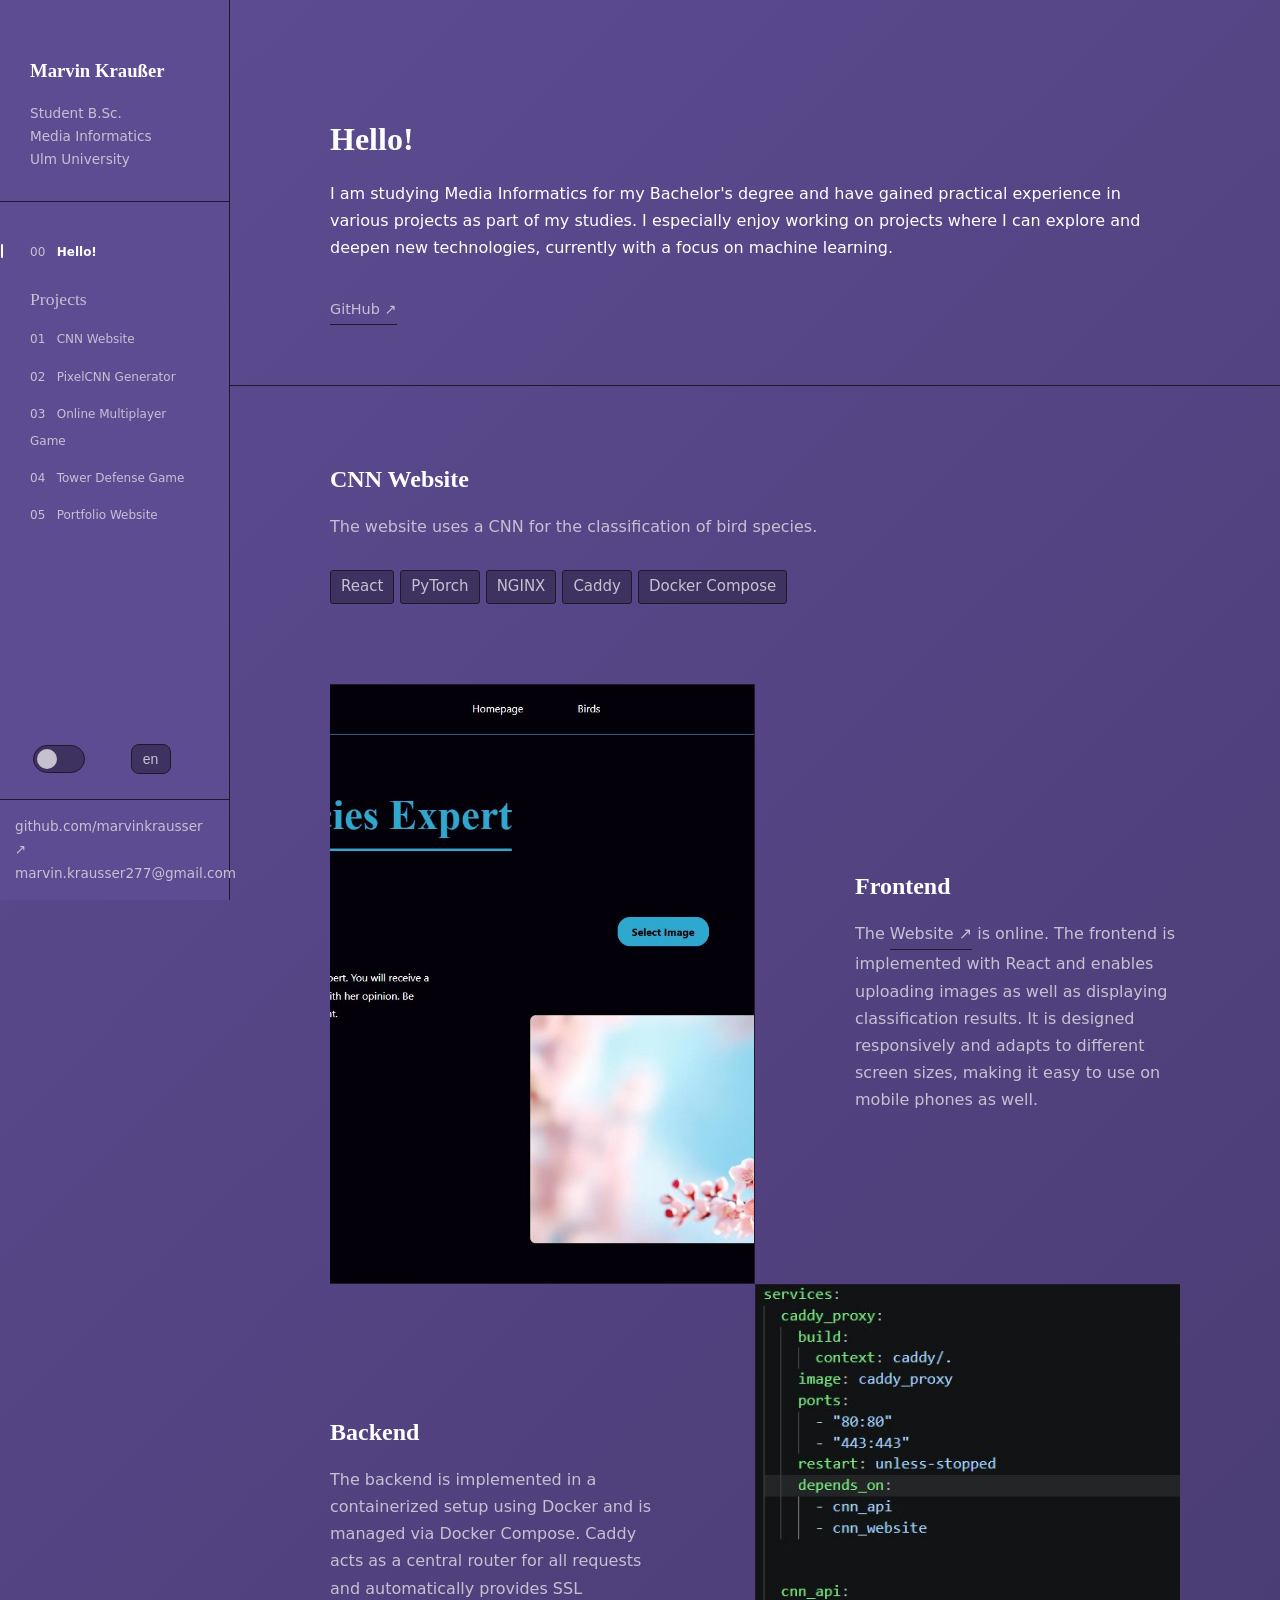
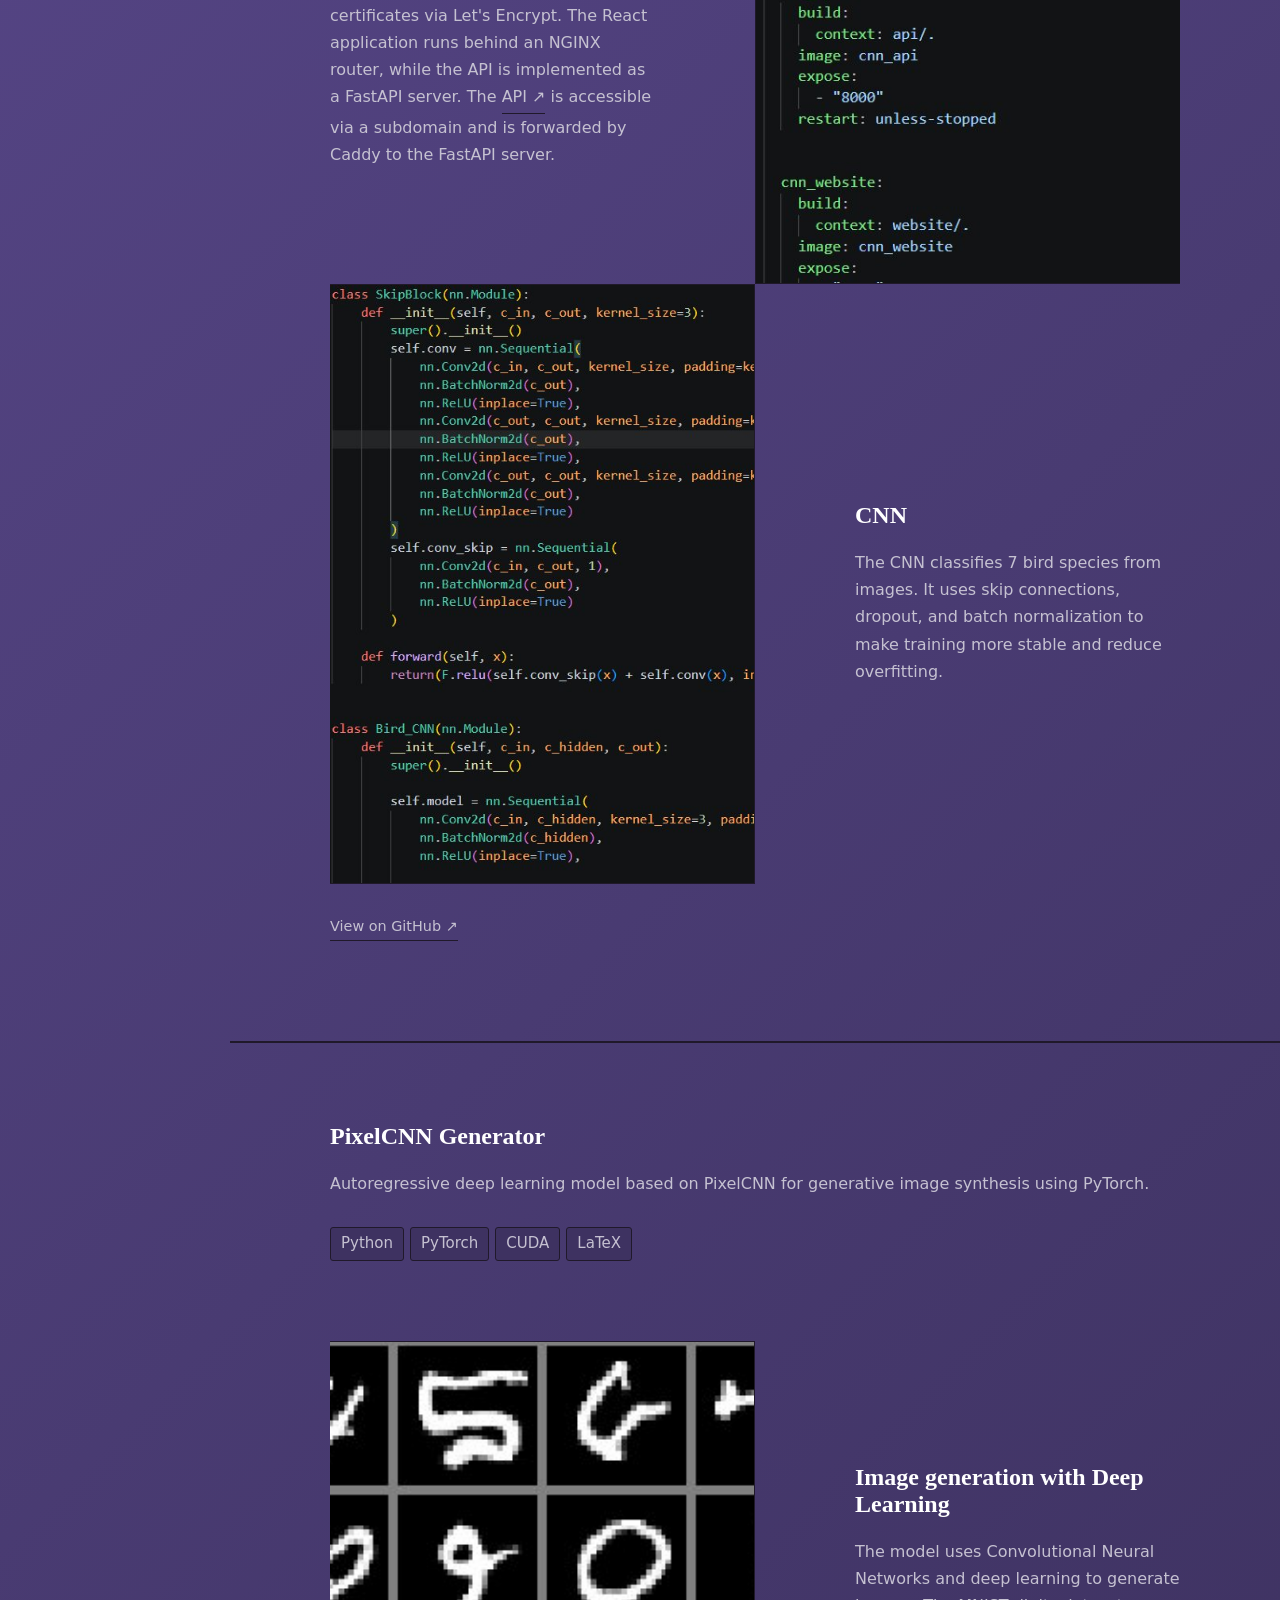
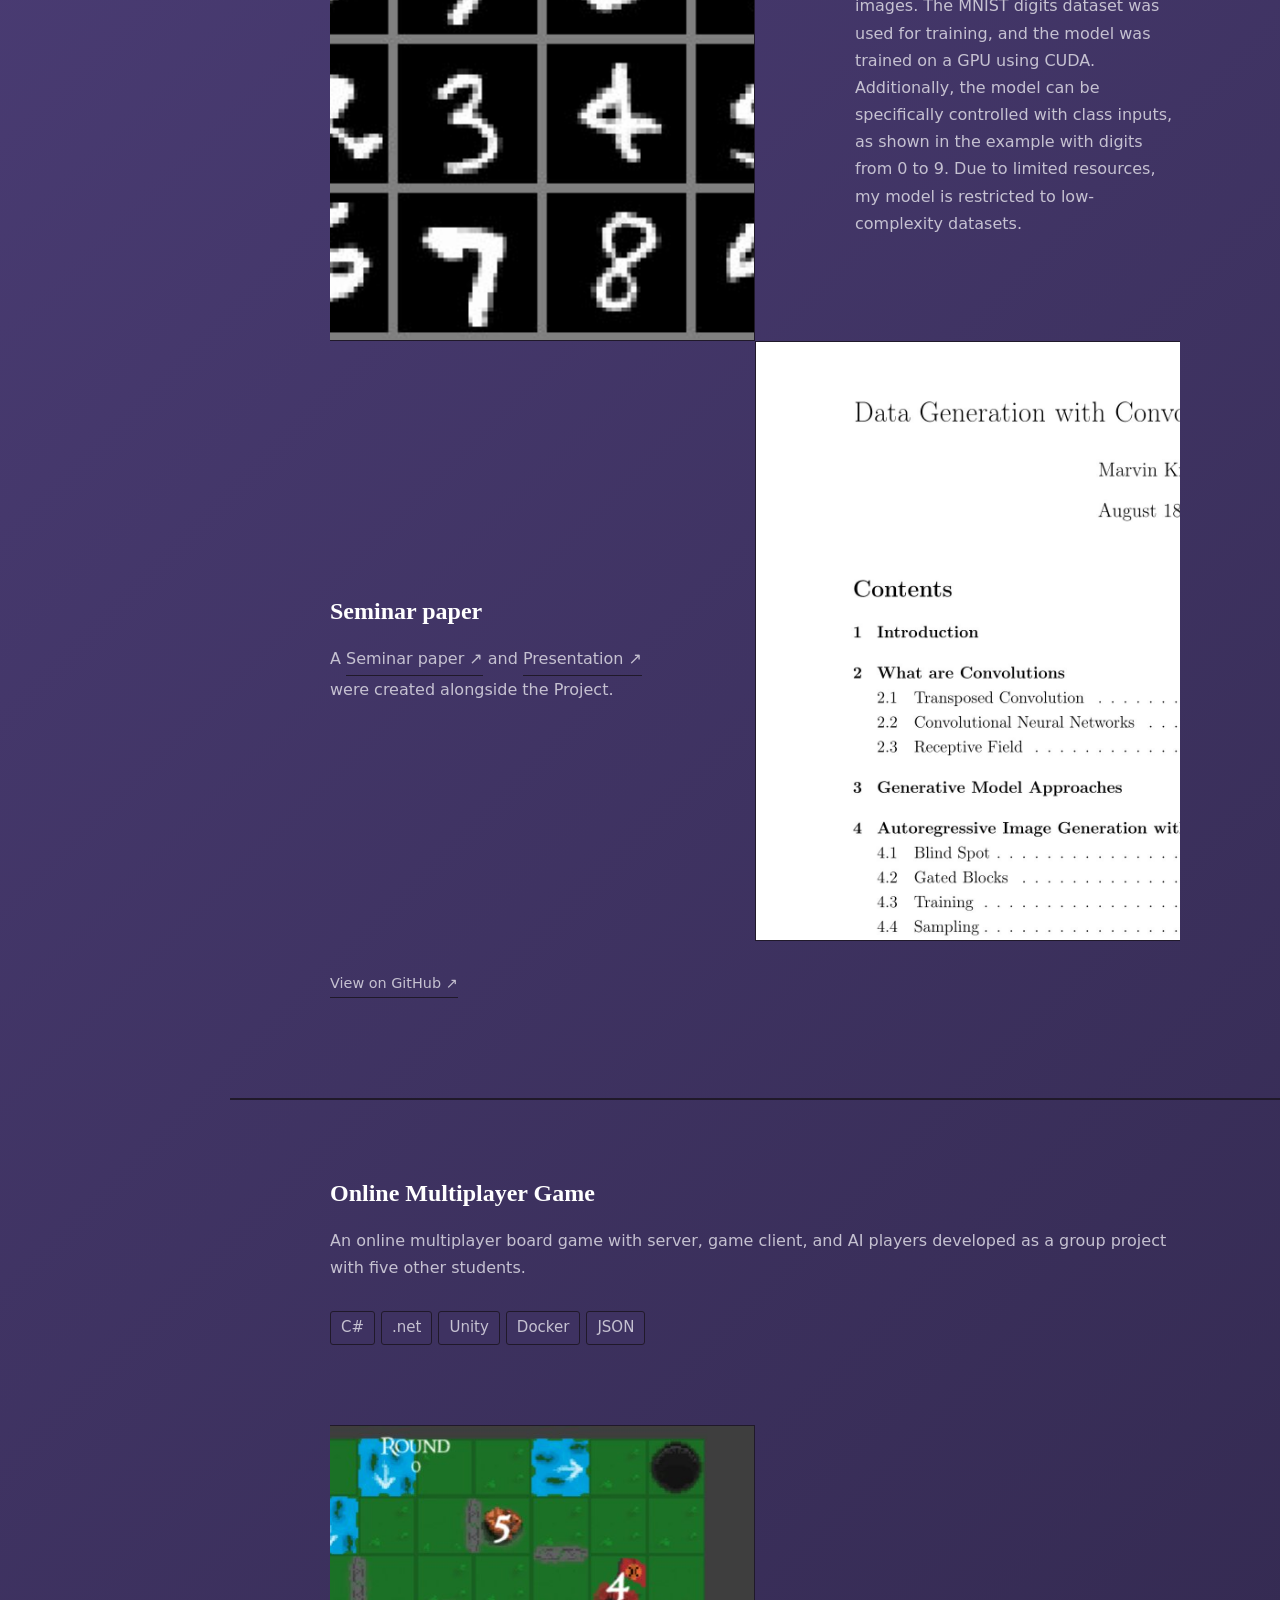
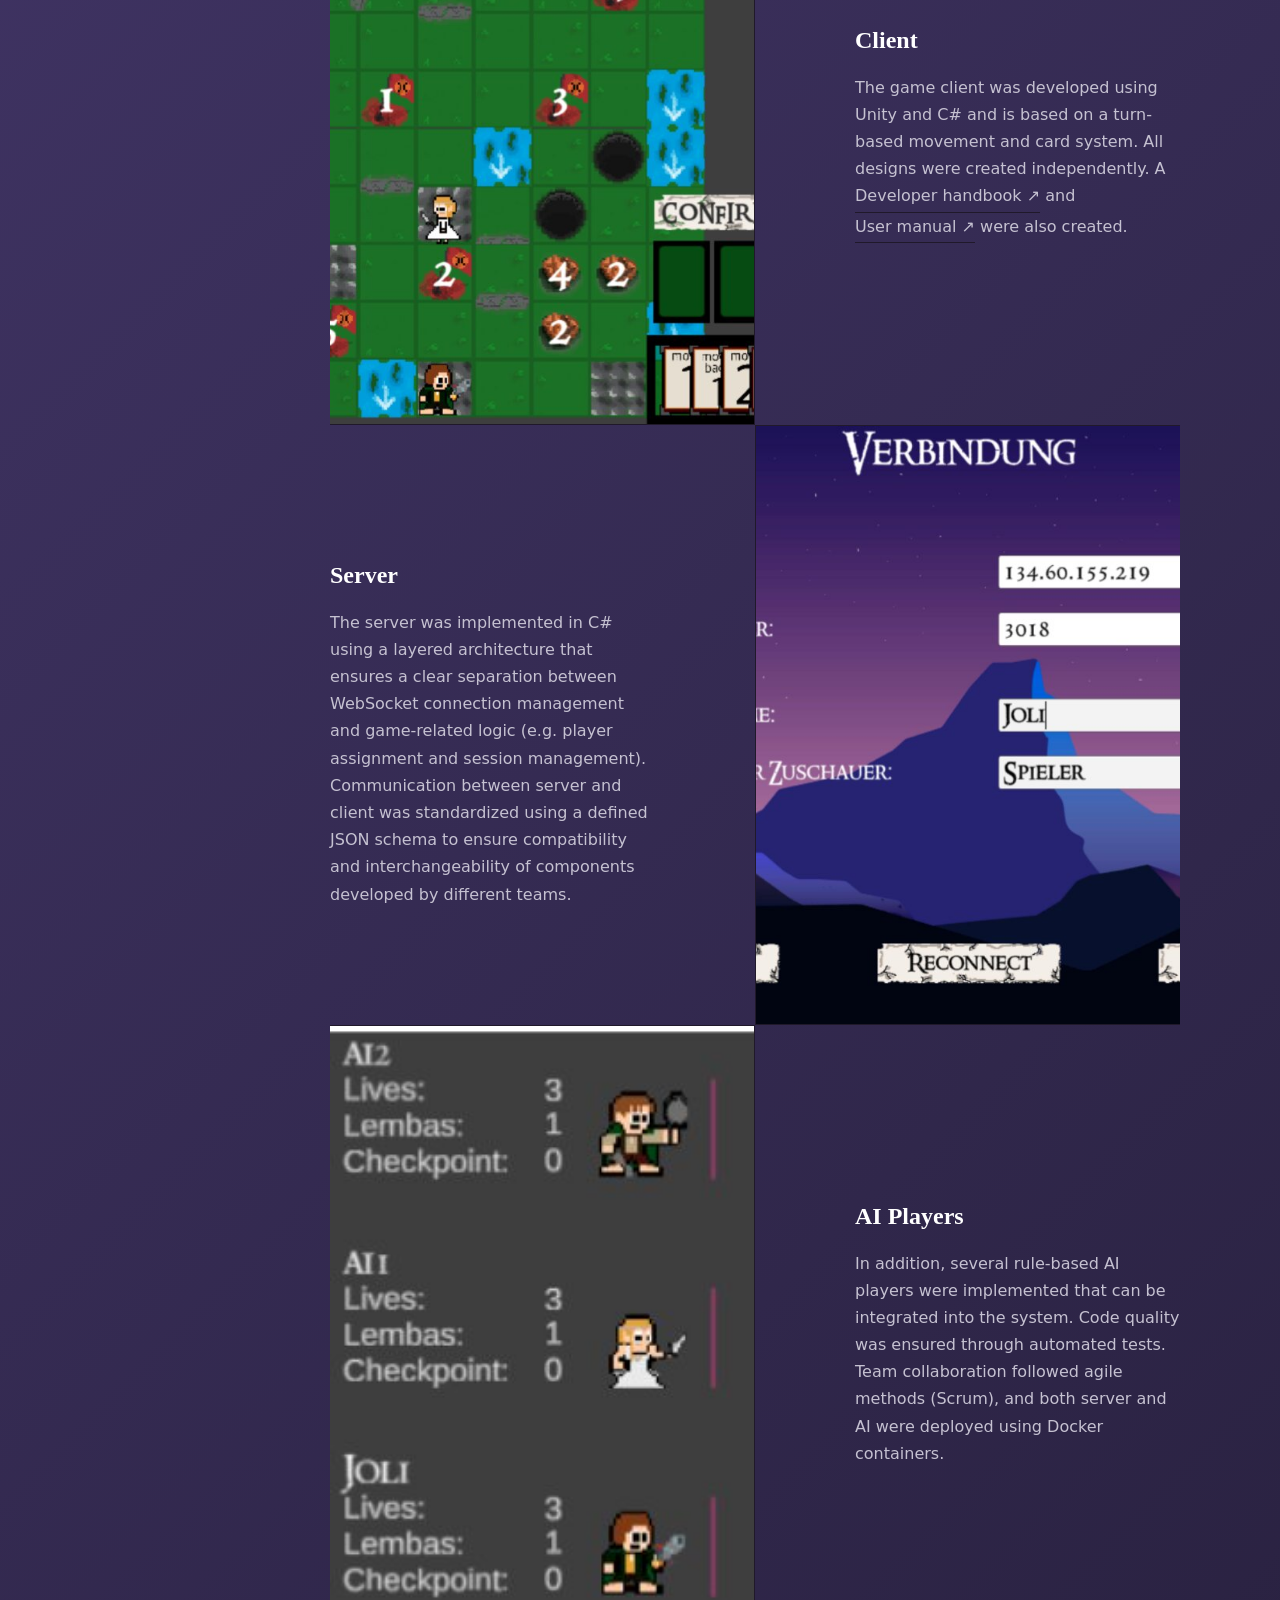
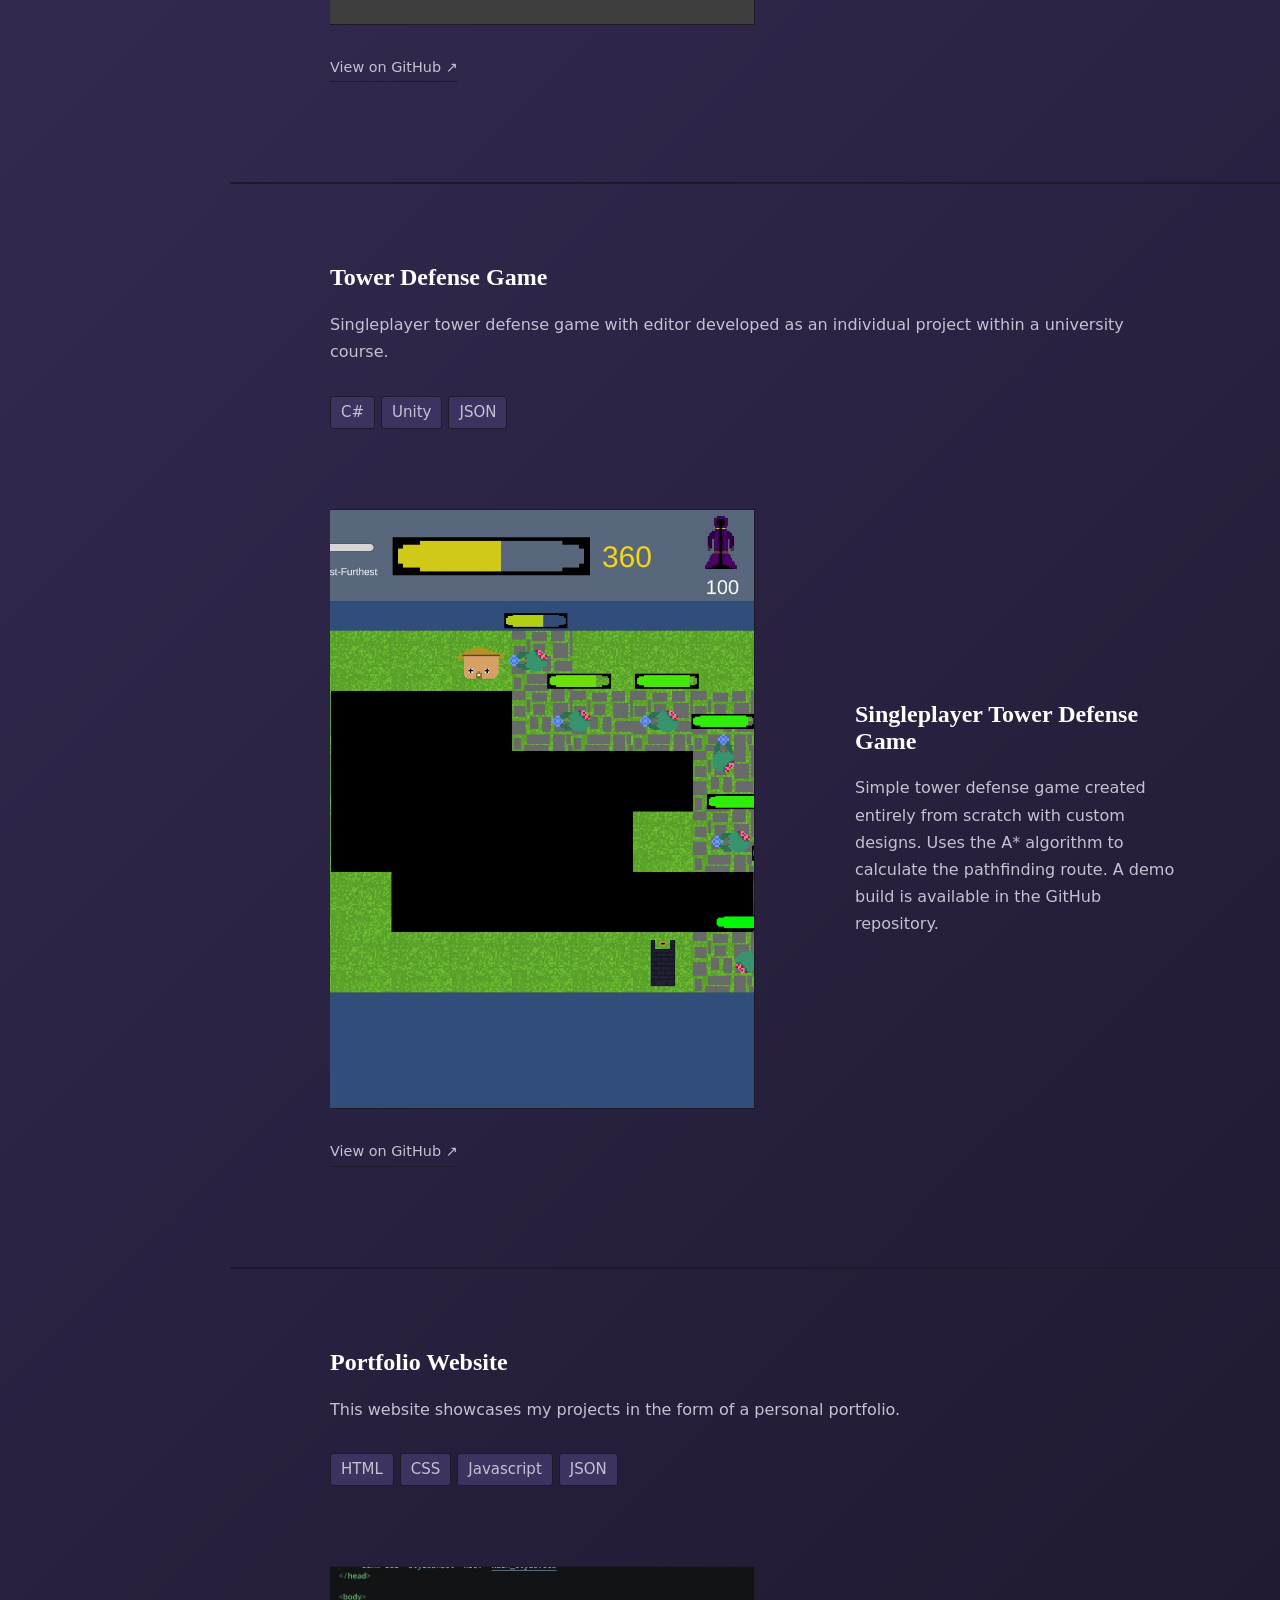
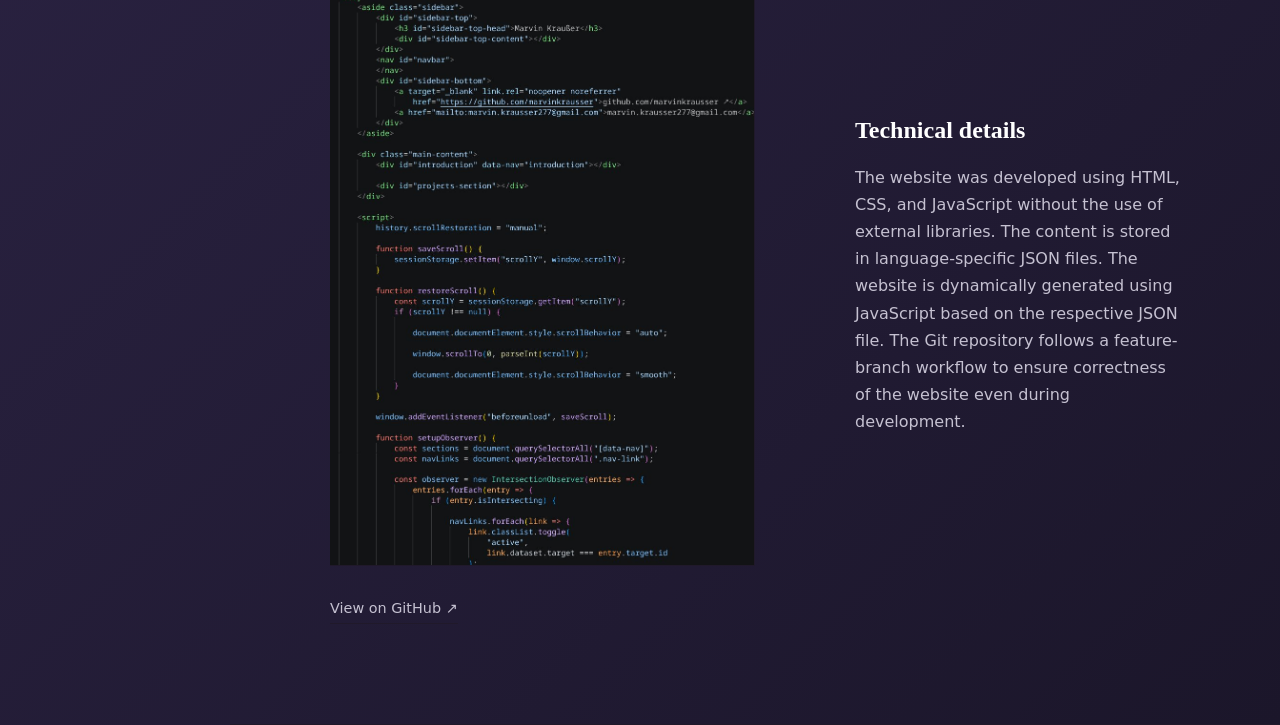
==== index.html @ 5c887d66 "retractable mobile bar" ====
<!DOCTYPE html>
<html lang="de">

<head>
  <link rel="icon" href="images/generated_two_no_background.png">
  <meta charset="UTF-8">
  <title id="website_title"></title>
  <link rel="stylesheet" href="styles/main_style.css">
  <link rel="stylesheet" href="styles/sidebar_style.css">
  <link rel="stylesheet" href="styles/mobile_bar_style.css">
  <link rel="stylesheet" href="styles/projects_style.css">
</head>

<body>
  <button id="button-mobile" class="button-mobile">22</button>
  <div id="navbar-mobile">
    <div id="navbar-mobile-links">
    </div>

    <label class="switch">
      <input type="checkbox" id="themeToggle2">
      <span class="slider"></span>
    </label>


    <div class="lang-dropdown" id="lang-dropdown2">
      <button class="lang-button" id="lang-button2">Sprache</button>

      <div id="lang-menu2" class="lang-menu hidden">
        <div class="lang-item hidden" data-lang="de">de</div>
        <div class="lang-item hidden" data-lang="en">en</div>
      </div>
    </div>

  </div>
  <aside class="sidebar">

    <div id="sidebar-top">
      <h3 id="sidebar-top-head">Marvin Kraußer</h3>
      <div id="sidebar-top-content"></div>
    </div>

    <nav id="navbar">
    </nav>

    <div class="sidebar-bottom-margin">
      <div class="website-config">
        <label class="switch">
          <input type="checkbox" id="themeToggle">
          <span class="slider"></span>
        </label>


        <div class="lang-dropdown" id="lang-dropdown">
          <button id="lang-button" class="lang-button">Sprache</button>

          <div id="lang-menu" class="lang-menu hidden">
            <div class="lang-item hidden" data-lang="de">de</div>
            <div class="lang-item hidden" data-lang="en">en</div>
          </div>
        </div>

      </div>

      <div id="sidebar-bottom">
        <a target="_blank" link.rel="noopener noreferrer"
          href="https://github.com/marvinkrausser">github.com/marvinkrausser ↗</a>
        <a href="mailto:marvin.krausser277@gmail.com">marvin.krausser277@gmail.com</a>
      </div>
    </div>
  </aside>

  <div class="main-content">
    <div id="introduction" data-nav="introduction"></div>

    <div id="projects-section"></div>
  </div>

  <script src="scripts/main_page.js"></script>

</body>

</html>
---- styles/main_style.css ----
:root {
    --bg: #5E4C93;
    --bg2: #1b162a;
    --text: #FFFFFF;
    --surface: #3e3261;
    --muted: #C5C1D1;
    --border: #20192a;
    --serif: Georgia, serif;
    --sans: system-ui, sans-serif;
    --nav-w: 230px;
    --nav-mobile-w: 100px;
    --font-size: 1rem;
}

.dark {
    --bg: #130e21;
    --bg2: #090710;
    --text: #FFFFFF;
    --surface: #3e3261;
    --muted: #C5C1D1;
    --border: #726684;
}

html {
    scroll-behavior: smooth;
}

body {
    background: linear-gradient(135deg, var(--bg), var(--bg2));
    margin: 0;
}

p,
span,
li,
a {
    color: var(--muted);
    line-height: 1.7;
    font-size: var(--font-size);
    font-family: var(--sans);
}

h1,
h2,
h3 {
    color: var(--text);
    font-family: var(--serif);
}

a {

    text-decoration: none;
}

* {
    box-sizing: border-box;
}
---- styles/sidebar_style.css ----
.sidebar {
    position: fixed;
    top: 0;
    left: 0;
    border-right: 1px solid var(--border);
    width: var(--nav-w);
    height: 100vh;
    padding: 0;
    margin: 0;
    display: flex;
    flex-direction: column;
    background-color: var(--bg);

    --padding: 30px;
}

@media (max-width: 1000px) {
    .sidebar {
        display: none;
    }
}

/* Sidebar Top */

#sidebar-top {
    border-bottom: 1px solid var(--border);
    padding: var(--padding);
    padding-top: calc(var(--padding) * 2);
    display: flex;
    flex-direction: column;
    gap: 20px;
}

#sidebar-top-head {
    padding: 0;
    margin: 0;
}

#sidebar-top-content {
    padding: 0;
    margin: 0;
    display: flex;
    flex-direction: column;
    gap: 0px;
}

#sidebar-top-content p {
    font-size: calc(var(--font-size) - 0.15rem);
    margin: 0;
    padding: 0;
    height: fit-content;
    width: fit-content;
}

/* Navbar */

#navbar {
    list-style: none;
    display: flex;
    flex-direction: column;
    padding: var(--padding);
}

.navbar-group {
    margin-top: 15px;
    margin-bottom: 5px;
    font-size: calc(var(--font-size) + 0.1rem);
    font-family: var(--serif);
}

.navbar-item {
    position: relative;
    font-weight: normal;
    margin: 5px 0px 5px 0px;
}

.nav-link {
    font-size: 0.75rem;
}

.nav-link:hover {
    color: var(--text);
}

.nav-link.active {
    color: var(--text);
    font-weight: bold;
}

.nav-link::before {
    content: "";
    position: absolute;
    background: var(--text);
    width: 2px;
    height: 0px;
    top: 50%;
    transform: translateY(-50%);
    left: calc(var(--padding) * (-1) + 1px);
    border-radius: 20px;
    transition: height 0.18s;
}

.nav-link.active::before {
    height: 14px;
}

.idx {
    font-weight: normal;
    font-size: 0.75rem;
}

/* Sidebar Bottom */

.sidebar-bottom-margin {
    margin-top: auto;
}

/* Language and Color */

.website-config {
    height: fit-content;
    display: flex;
    align-items: center;
    justify-content: center;
    border-bottom: 1px solid var(--border);
    padding-bottom: 20px;
    gap: 20px;
}

/* Color Switch */

.switch {
    position: relative;
    display: inline-block;
    width: 52px;
    height: 28px;
}

.switch input {
    opacity: 0;
    width: 0;
    height: 0;
}

.slider {
    position: absolute;
    cursor: pointer;
    top: 0;
    left: 0;
    right: 0;
    bottom: 0;
    background-color: var(--surface);
    border-radius: 26px;
    border: 1px solid var(--border);
}

.slider:hover {
    border: 1px solid var(--text);
}

.slider:before {
    position: absolute;
    content: "";
    height: 20px;
    width: 20px;
    left: 3px;
    bottom: 3px;
    background-color: var(--muted);
    transition: 0.4s;
    border-radius: 50%;
}

input:checked+.slider:before {
    background-color: var(--bg);
}

input:checked+.slider {
    background-color: var(--surface);
}

input:checked+.slider:before {
    transform: translateX(24px);
}

/* Language Dropdown*/

.lang-dropdown {
    display: flex;
    gap: 3px;
    width: 91px;
    height: 40px;
    display: flex;
    justify-content: center;
    align-items: center;
    border: none;
    background: none;
}

.lang-dropdown.show-border {
    border: 1px solid var(--border);
    border-radius: 8px;
    background: var(--bg2);
}

.lang-menu {
    display: flex;
    align-items: center;
    gap: 3px;
}

.lang-item {
    cursor: pointer;
    background-color: var(--surface);
    width: 40px;
    height: 24px;
    display: flex;
    align-items: center;
    justify-content: center;
    border: 1px solid var(--border);
    border-radius: 8px;
    color: var(--muted);
}

.lang-item:hover {
    border-color: var(--text);
    color: var(--text);
}

.lang-button {
    width: 40px;
    height: 30px;
    appearance: none;
    -webkit-appearance: none;
    -moz-appearance: none;

    cursor: pointer;
    background-color: var(--surface);
    color: var(--muted);
    border-radius: 8px;
    border: 1px solid var(--border);
    padding: 3px 6px;

    font-size: 14px;
}

.lang-button:hover {
    border-color: var(--text);
    color: var(--text);
}

/* Contact */

#sidebar-bottom {
    height: 100px;
    padding: calc(var(--padding) / 2);
    display: flex;
    flex-direction: column;
    justify-content: space-evenly;
    align-items: flex-start;
}

#sidebar-bottom a {
    font-size: calc(var(--font-size) - 0.15rem);
}
---- styles/mobile_bar_style.css ----
#navbar-mobile {
    position: fixed;
    top: 0;
    left: 0;
    display: flex;
    flex-direction: column;
    width: var(--nav-mobile-w);
    height: 100vh;
    justify-content: flex-start;
    align-items: center;
    border-right: 1px solid var(--border);
    gap: 10px;
    background: var(--bg);
}

#navbar-mobile.inactive {
    display: none;
}

@media (min-width: 1001px) {
    #navbar-mobile {
        display: none;
    }
}

#navbar-mobile-links {
    display: flex;
    flex-direction: column;
    justify-content: flex-start;
    align-items: center;
    gap: 10px;
}

.button-mobile {
    position: relative;
    width: 40px;
    height: 40px;
    background: var(--surface);
    border: none;
    margin-top: 20px;
    cursor: pointer;
    border: 1px solid var(--border);
}

.button-mobile::before {
    content: "";
    position: absolute;
    left: 50%;
    top: 30%;
    background: var(--muted);
    height: 2px;
    width: 60%;
    transform: translateX(-50%);
}

.button-mobile::after {
    content: "";
    position: absolute;
    left: 50%;
    top: 65%;
    background: var(--muted);
    height: 2px;
    width: 60%;
    transform: translateX(-50%);
}

.button-mobile:hover::after {
    background: var(--text);
}

.button-mobile:hover::before {
    background: var(--text);
}

.button-mobile:hover {
    width: 40px;
    height: 40px;
    background: var(--bg2);
}

#button-mobile {
    position: fixed;
    top: 5px;
    left: 5px;
    margin-top: 0;
}

#button-mobile.inactive {
    display: none;
}

.navbar-item-mobile {
    width: 100%;
    height: 80px;
    list-style: none;
    display: flex;
    align-items: center;
    justify-content: center;
}

.navbar-item-mobile:hover {
    background: var(--surface);
}

.nav-link-mobile {
    text-align: center;
    font-size: calc(var(--font-size) - 0.2rem);
    width: 100%;
    height: 100%;
    display: flex;
    justify-content: center;
    align-items: center;
    padding: 10px;
}
---- styles/projects_style.css ----
.main-content {
    margin-left: var(--nav-w);
    --margin-main-content: 100px;
    --margin-top: 100px;
}

@media (max-width: 1000px) {
    .main-content {
        margin-left: 0;
        --margin-main-content: 10px;
        --margin-top: 30px;
    }
}

#introduction {
    padding-top: var(--margin-top);
    margin-left: var(--margin-main-content);
    margin-bottom: 60px;
    margin-right: var(--margin-main-content);
}

#introduction p {
    color: var(--text);
}

.text-link.introduction {
    margin-top: 20px;
}

.project-section {
    border-top: 1px solid var(--border);
    border-bottom: 1px solid var(--border);
}

.content-block {
    height: 600px;
    display: grid;
    grid-template-columns: 1fr 1fr;
    overflow: hidden;
}

.section-header {
    margin: 80px;
    margin-left: var(--margin-main-content);
    margin-right: var(--margin-main-content);
}

.tags {
    margin-top: 30px;
    display: flex;
    gap: 6px;
    flex-wrap: wrap;
}

.tag {
    color: var(--muted);
    background: var(--surface);
    border: 1px solid var(--border);
    padding: 3px 10px;
    border-radius: 3px;
    font-size: 15px;
    display: flex;
    align-items: center;
    justify-content: center;
}

.block-image {
    overflow: hidden;
    border-top: 1px solid var(--border);
    border-bottom: 1px solid var(--border);
    display: flex;
}

.block-image.right {
    margin-right: var(--margin-main-content);
    border-left: 1px solid var(--border);
    justify-content: left;
}

.block-image.left {
    margin-left: var(--margin-main-content);
    border-right: 1px solid var(--border);
    justify-content: right;
}

.block-image img {
    height: 100%;
    width: 100%;
    max-width: 700px;
    max-height: 700px;
    object-fit: cover;
}

.block-image img.left {
    object-position: left;
}

.block-image img.center {
    object-position: center;
}

.block-image img.right {
    object-position: right;
}

.block-text {
    display: flex;
    flex-direction: column;
    justify-content: center;
    overflow: hidden;
    margin-right: var(--margin-main-content);
    padding-left: var(--margin-main-content);
}

.text-content {
    display: inline;
}

.text-content a {
    font-size: var(--font-size);
    font-weight: normal;
}

.text-link:hover {
    border-color: var(--text);
}

.text-link {
    display: inline-block;
    width: fit-content;
    font-size: 0.90rem;
    font-weight: 500;
    text-decoration: none;
    border-bottom: 1px solid var(--border);
    padding-bottom: 2px;
    transition: border-color 0.15s;
    white-space: nowrap;
}

.link-row {
    margin: var(--margin-main-content);
    margin-top: 30px;
}

.hidden {
    display: none;
}
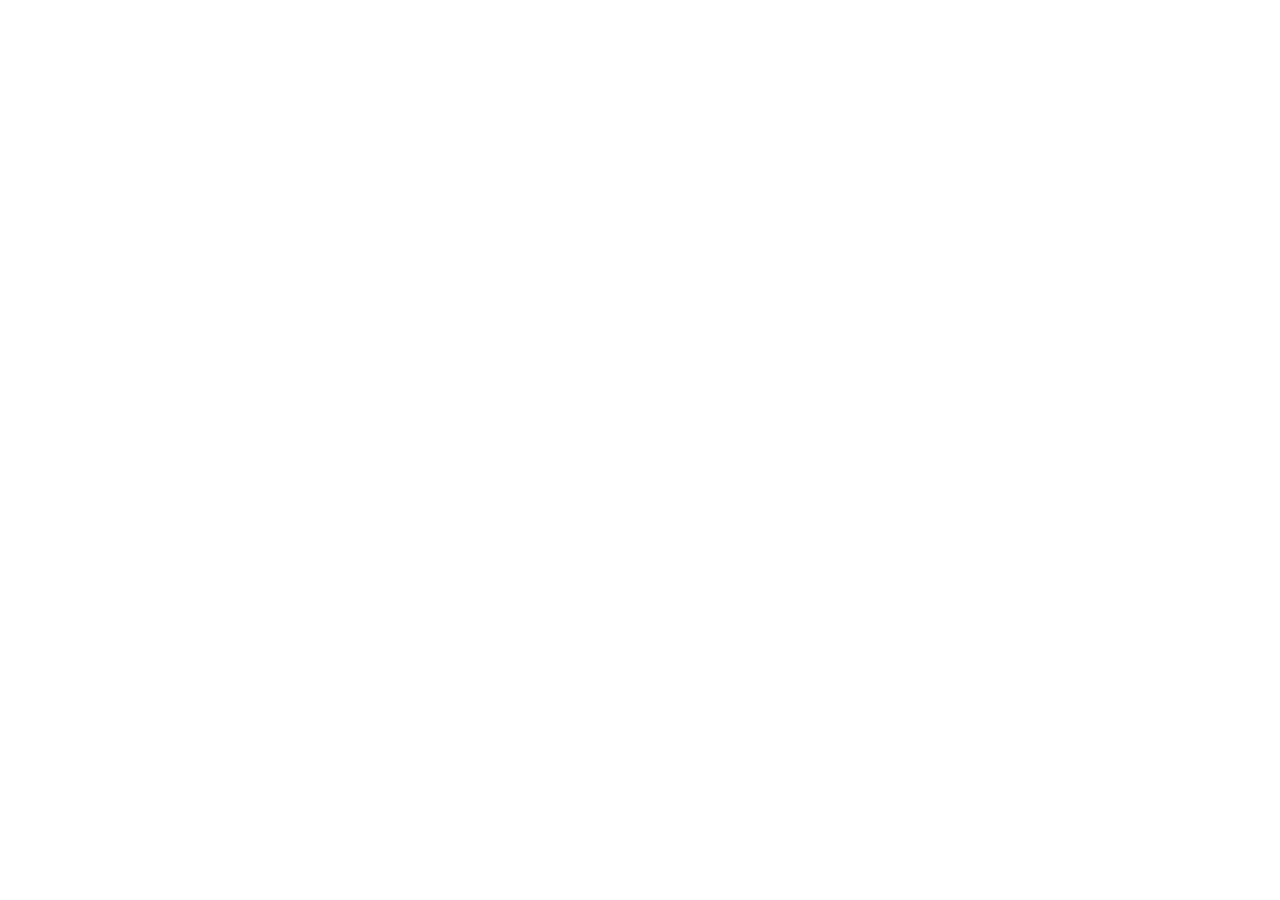
==== commit 8bde1ba3: "created redirect branch" ====
--- a/index.html
+++ b/index.html
@@ -1,83 +1,13 @@
 <!DOCTYPE html>
-<html lang="de">
+<html>
 
 <head>
-  <link rel="icon" href="images/generated_two_no_background.png">
-  <meta charset="UTF-8">
-  <title id="website_title"></title>
-  <link rel="stylesheet" href="styles/main_style.css">
-  <link rel="stylesheet" href="styles/sidebar_style.css">
-  <link rel="stylesheet" href="styles/mobile_bar_style.css">
-  <link rel="stylesheet" href="styles/projects_style.css">
+    <meta http-equiv="refresh" content="0; url=https://portfolio.marvinkrausser.com">
+    <title>Redirecting...</title>
 </head>
 
 <body>
-  <button id="button-mobile" class="button-mobile">22</button>
-  <div id="navbar-mobile">
-    <div id="navbar-mobile-links">
-    </div>
-
-    <label class="switch">
-      <input type="checkbox" id="themeToggle2">
-      <span class="slider"></span>
-    </label>
-
-
-    <div class="lang-dropdown" id="lang-dropdown2">
-      <button class="lang-button" id="lang-button2">Sprache</button>
-
-      <div id="lang-menu2" class="lang-menu hidden">
-        <div class="lang-item hidden" data-lang="de">de</div>
-        <div class="lang-item hidden" data-lang="en">en</div>
-      </div>
-    </div>
-
-  </div>
-  <aside class="sidebar">
-
-    <div id="sidebar-top">
-      <h3 id="sidebar-top-head">Marvin Kraußer</h3>
-      <div id="sidebar-top-content"></div>
-    </div>
-
-    <nav id="navbar">
-    </nav>
-
-    <div class="sidebar-bottom-margin">
-      <div class="website-config">
-        <label class="switch">
-          <input type="checkbox" id="themeToggle">
-          <span class="slider"></span>
-        </label>
-
-
-        <div class="lang-dropdown" id="lang-dropdown">
-          <button id="lang-button" class="lang-button">Sprache</button>
-
-          <div id="lang-menu" class="lang-menu hidden">
-            <div class="lang-item hidden" data-lang="de">de</div>
-            <div class="lang-item hidden" data-lang="en">en</div>
-          </div>
-        </div>
-
-      </div>
-
-      <div id="sidebar-bottom">
-        <a target="_blank" link.rel="noopener noreferrer"
-          href="https://github.com/marvinkrausser">github.com/marvinkrausser ↗</a>
-        <a href="mailto:marvin.krausser277@gmail.com">marvin.krausser277@gmail.com</a>
-      </div>
-    </div>
-  </aside>
-
-  <div class="main-content">
-    <div id="introduction" data-nav="introduction"></div>
-
-    <div id="projects-section"></div>
-  </div>
-
-  <script src="scripts/main_page.js"></script>
-
+    <p>Redirecting to <a href="https://portfolio.marvinkrausser.com">portfolio.marvinkrausser.com</a></p>
 </body>
 
 </html>
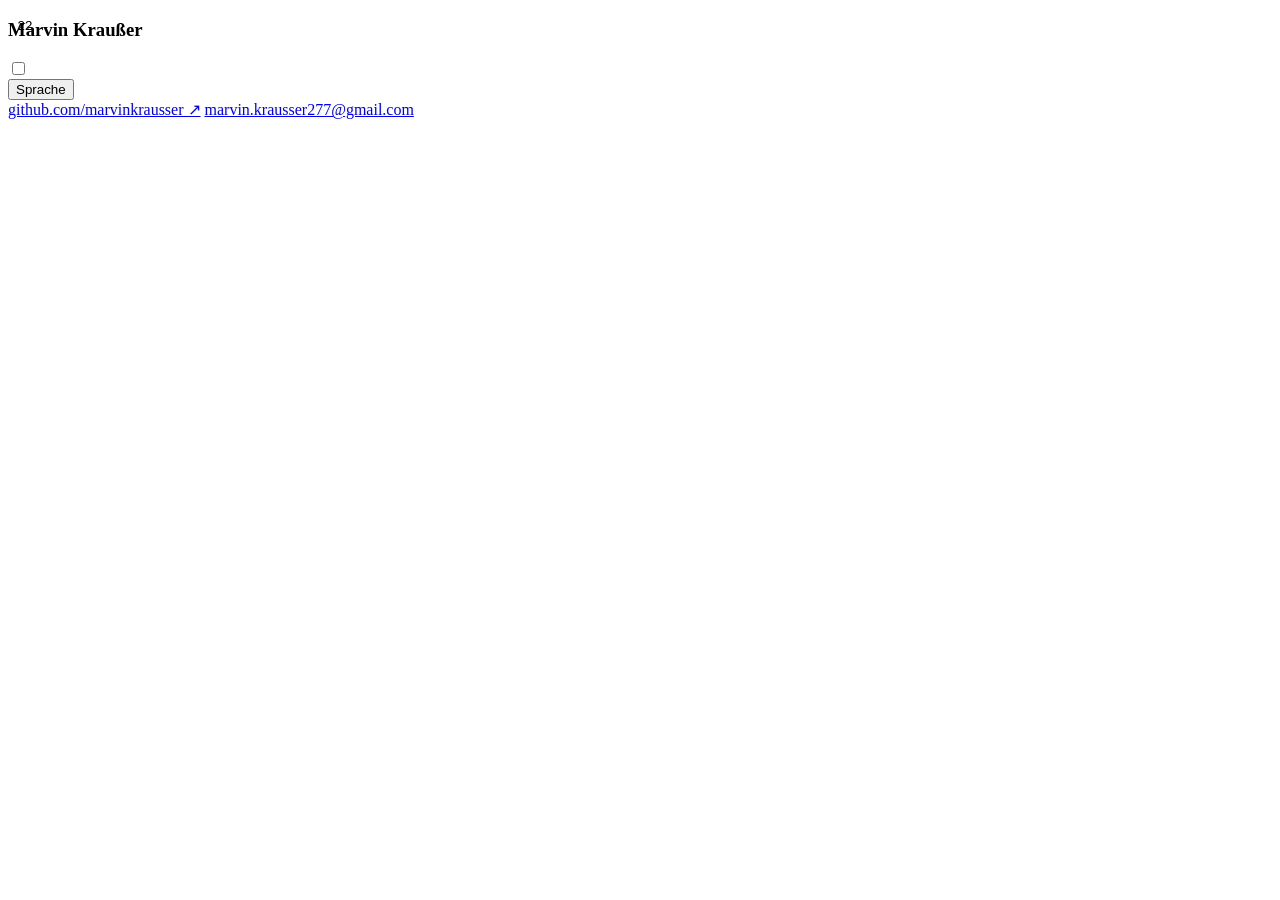
==== commit 194b55ff: "changed responsivnes" ====
--- a/index.html
+++ b/index.html
@@ -1,13 +1,85 @@
 <!DOCTYPE html>
-<html>
+<html lang="de">
 
 <head>
-    <meta http-equiv="refresh" content="0; url=https://portfolio.marvinkrausser.com">
-    <title>Redirecting...</title>
+  <link rel="icon" href="images/generated_two_no_background.png">
+  <meta charset="UTF-8">
+  <title id="website_title"></title>
+  <link rel="stylesheet" href="styles/main_style.css">
+  <link rel="stylesheet" href="styles/sidebar_style.css">
+  <link rel="stylesheet" href="styles/mobile_bar_style.css">
+  <link rel="stylesheet" href="styles/projects_style.css">
 </head>
 
 <body>
-    <p>Redirecting to <a href="https://portfolio.marvinkrausser.com">portfolio.marvinkrausser.com</a></p>
+  <button id="button-mobile" class="button-mobile">22</button>
+  <div id="navbar-mobile">
+    <div id="navbar-mobile-links">
+    </div>
+
+    <div class="mobile-config">
+      <label class="switch">
+        <input type="checkbox" id="themeToggle2">
+        <span class="slider"></span>
+      </label>
+
+
+      <div class="lang-dropdown" id="lang-dropdown2">
+        <button class="lang-button" id="lang-button2">Sprache</button>
+
+        <div id="lang-menu2" class="lang-menu hidden">
+          <div class="lang-item hidden" data-lang="de">de</div>
+          <div class="lang-item hidden" data-lang="en">en</div>
+        </div>
+      </div>
+    </div>
+
+  </div>
+  <aside class="sidebar">
+
+    <div id="sidebar-top">
+      <h3 id="sidebar-top-head">Marvin Kraußer</h3>
+      <div id="sidebar-top-content"></div>
+    </div>
+
+    <nav id="navbar">
+    </nav>
+
+    <div class="sidebar-bottom-margin">
+      <div class="website-config">
+        <label class="switch">
+          <input type="checkbox" id="themeToggle">
+          <span class="slider"></span>
+        </label>
+
+
+        <div class="lang-dropdown" id="lang-dropdown">
+          <button id="lang-button" class="lang-button">Sprache</button>
+
+          <div id="lang-menu" class="lang-menu hidden">
+            <div class="lang-item hidden" data-lang="de">de</div>
+            <div class="lang-item hidden" data-lang="en">en</div>
+          </div>
+        </div>
+
+      </div>
+
+      <div id="sidebar-bottom">
+        <a target="_blank" link.rel="noopener noreferrer"
+          href="https://github.com/marvinkrausser">github.com/marvinkrausser ↗</a>
+        <a href="mailto:marvin.krausser277@gmail.com">marvin.krausser277@gmail.com</a>
+      </div>
+    </div>
+  </aside>
+
+  <div class="main-content">
+    <div id="introduction" data-nav="introduction"></div>
+
+    <div id="projects-section"></div>
+  </div>
+
+  <script src="scripts/main_page.js"></script>
+
 </body>
 
 </html>
--- a/styles/mobile_bar_style.css
+++ b/styles/mobile_bar_style.css
@@ -0,0 +1,130 @@
+#navbar-mobile {
+    position: fixed;
+    top: 0;
+    left: 0;
+    display: flex;
+    flex-direction: column;
+    width: var(--nav-mobile-w);
+    height: 100vh;
+    justify-content: flex-start;
+    align-items: center;
+    border-right: 1px solid var(--border);
+    gap: 10px;
+    background: var(--bg);
+    transition: left 0.3s;
+    -webkit-user-select: none;
+    -ms-user-select: none;
+    user-select: none;
+    z-index: 10;
+}
+
+#navbar-mobile.inactive {
+    left: calc(var(--nav-mobile-w) * (-1))
+}
+
+@media (min-width: 1001px) {
+    #navbar-mobile {
+        display: none;
+    }
+}
+
+#navbar-mobile-links {
+    display: flex;
+    flex-direction: column;
+    justify-content: flex-start;
+    align-items: center;
+    gap: 10px;
+}
+
+.button-mobile {
+    position: relative;
+    width: 40px;
+    height: 40px;
+    background: var(--surface);
+    border: none;
+    margin-top: 20px;
+    cursor: pointer;
+    border: 1px solid var(--border);
+}
+
+.button-mobile::before {
+    content: "";
+    position: absolute;
+    left: 50%;
+    top: 30%;
+    background: var(--muted);
+    height: 2px;
+    width: 60%;
+    transform: translateX(-50%);
+}
+
+.button-mobile::after {
+    content: "";
+    position: absolute;
+    left: 50%;
+    top: 65%;
+    background: var(--muted);
+    height: 2px;
+    width: 60%;
+    transform: translateX(-50%);
+}
+
+.button-mobile:hover::after {
+    background: var(--text);
+}
+
+.button-mobile:hover::before {
+    background: var(--text);
+}
+
+.button-mobile:hover {
+    width: 40px;
+    height: 40px;
+    background: var(--bg2);
+}
+
+#button-mobile {
+    position: fixed;
+    top: 5px;
+    left: 5px;
+    margin-top: 0;
+}
+
+#button-mobile.inactive {
+    display: none;
+}
+
+.navbar-item-mobile {
+    width: 100%;
+    height: 60px;
+    list-style: none;
+    display: flex;
+    align-items: center;
+    justify-content: center;
+}
+
+.navbar-item-mobile:hover {
+    background: var(--surface);
+}
+
+.nav-link-mobile {
+    text-align: center;
+    font-size: calc(var(--font-size) - 0.2rem);
+    width: 100%;
+    height: 100%;
+    display: flex;
+    justify-content: center;
+    align-items: center;
+    padding: 10px;
+}
+
+.mobile-config {
+    display: flex;
+    flex-direction: column;
+    align-items: center;
+    margin-top: auto;
+    margin-bottom: 20px;
+    gap: 20px;
+    height: fit-content;
+    width: fit-content;
+}
--- a/styles/projects_style.css
+++ b/styles/projects_style.css
@@ -0,0 +1,166 @@
+.main-content {
+    margin-left: var(--nav-w);
+    --margin-main-content: 7vw;
+    --margin-top: 100px;
+}
+
+@media (max-width: 1500px) {
+    .main-content {
+        --margin-main-content: 4vw;
+    }
+}
+
+@media (max-width: 1000px) {
+    .main-content {
+        margin-left: 0;
+        --margin-main-content: 20px;
+        --margin-top: 30px;
+    }
+}
+
+#introduction {
+    margin-top: var(--margin-top);
+    margin-left: var(--margin-main-content);
+    margin-bottom: 60px;
+    margin-right: var(--margin-main-content);
+}
+
+#introduction p {
+    color: var(--text);
+}
+
+.text-link.introduction {
+    margin-top: 20px;
+}
+
+.project-section {
+    border-top: 1px solid var(--border);
+    border-bottom: 1px solid var(--border);
+}
+
+.content-block {
+    height: 600px;
+    display: grid;
+    grid-template-columns: 1fr 1fr;
+    overflow: hidden;
+}
+
+.section-header {
+    margin: 80px;
+    margin-left: var(--margin-main-content);
+    margin-right: var(--margin-main-content);
+}
+
+.tags {
+    margin-top: 30px;
+    display: flex;
+    gap: 6px;
+    flex-wrap: wrap;
+}
+
+.tag {
+    color: var(--muted);
+    background: var(--surface);
+    border: 1px solid var(--border);
+    padding: 3px 10px;
+    border-radius: 3px;
+    font-size: 15px;
+    display: flex;
+    align-items: center;
+    justify-content: center;
+}
+
+.block-image {
+    overflow: hidden;
+    border-top: 1px solid var(--border);
+    border-bottom: 1px solid var(--border);
+    display: flex;
+}
+
+.block-image.right {
+    margin-right: var(--margin-main-content);
+    border-left: 1px solid var(--border);
+    justify-content: left;
+}
+
+.block-image.left {
+    margin-left: var(--margin-main-content);
+    border-right: 1px solid var(--border);
+    justify-content: right;
+}
+
+.block-image img {
+    height: 100%;
+    width: 100%;
+    max-width: 700px;
+    max-height: 700px;
+    object-fit: cover;
+}
+
+.block-image img.left {
+    object-position: left;
+}
+
+.block-image img.center {
+    object-position: center;
+}
+
+.block-image img.right {
+    object-position: right;
+}
+
+.block-text {
+    display: flex;
+    flex-direction: column;
+    justify-content: center;
+    overflow: hidden;
+    margin-right: var(--margin-main-content);
+    padding-left: var(--margin-main-content);
+}
+
+.text-content {
+    display: inline;
+}
+
+.text-link:hover {
+    border-color: var(--text);
+}
+
+.text-link {
+    display: inline-block;
+    width: fit-content;
+    font-size: var(--text-size);
+    font-weight: bolder;
+    text-decoration: none;
+    transition: border-color 0.15s;
+    white-space: nowrap;
+    position: relative;
+}
+
+.text-link:hover {
+    color: var(--text);
+}
+
+.text-link::before{
+    content: "";
+    width: 100%;
+    height: 1.2px;
+    background: var(--muted);
+    left: 0;
+    bottom: 2px;
+    position: absolute;
+    border-radius: 16px;
+}
+
+.text-link:hover::before {
+    background: var(--text);
+}
+
+.link-row {
+    margin: var(--margin-main-content);
+    margin-top: 30px;
+}
+
+.hidden {
+    display: none;
+}
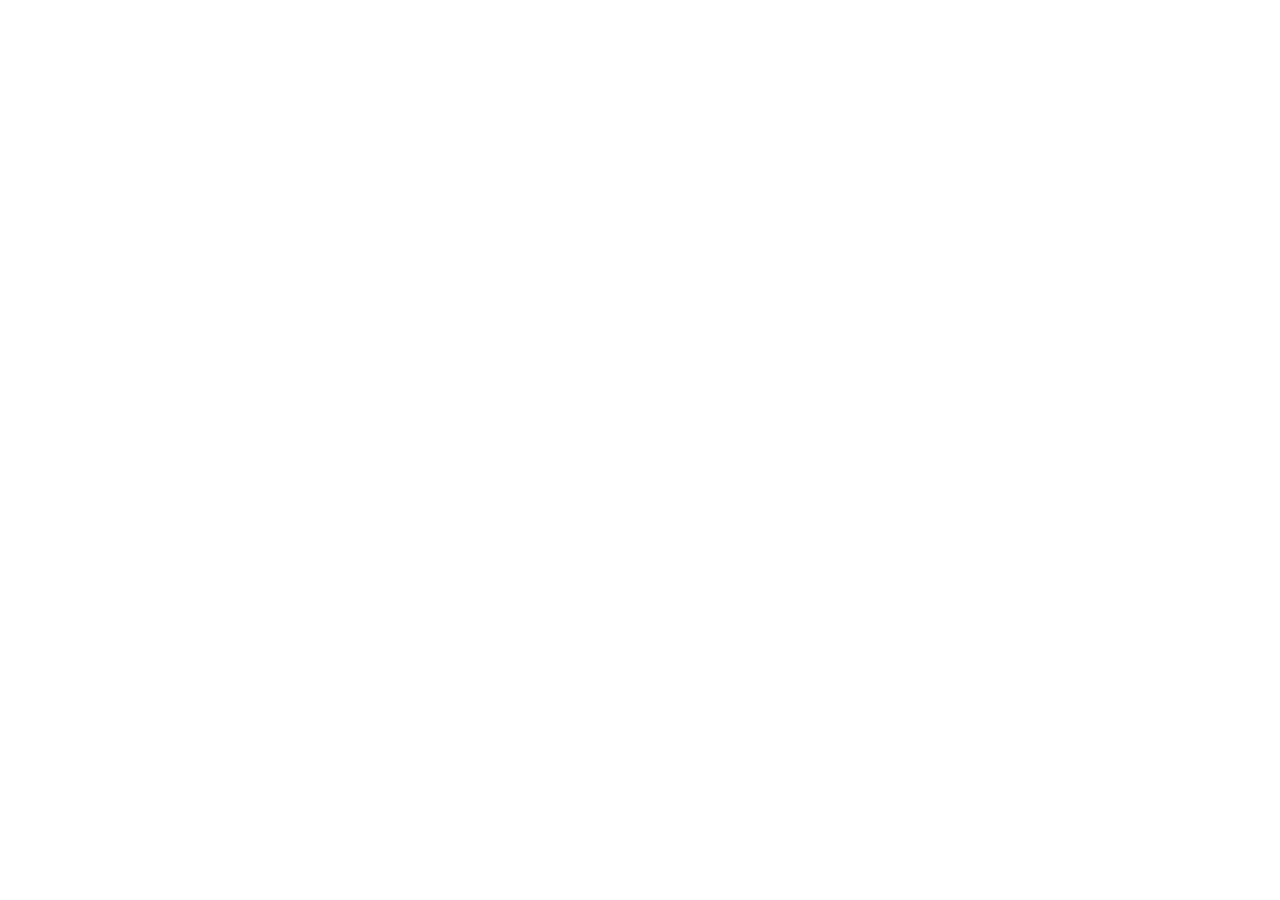
==== commit 8e7ef3b7: "changed redirect design" ====
--- a/index.html
+++ b/index.html
@@ -1,85 +1,46 @@
 <!DOCTYPE html>
-<html lang="de">
+<html>
 
 <head>
-  <link rel="icon" href="images/generated_two_no_background.png">
-  <meta charset="UTF-8">
-  <title id="website_title"></title>
-  <link rel="stylesheet" href="styles/main_style.css">
-  <link rel="stylesheet" href="styles/sidebar_style.css">
-  <link rel="stylesheet" href="styles/mobile_bar_style.css">
-  <link rel="stylesheet" href="styles/projects_style.css">
+    <meta http-equiv="refresh" content="0; url=https://portfolio.marvinkrausser.com">
+    <title>Redirecting...</title>
+    <style>
+        body {
+            background: black;
+            font-size: 2rem;
+        }
+
+        p {
+            color: rgb(179, 179, 179);
+        }
+
+        a {
+            text-decoration: none;
+            color: white;
+            position: relative;
+            width: fit-content;
+            height: fit-content;
+        }
+
+        a::before{
+            content: "";
+            background: rgb(179, 179, 179);
+            position: absolute;
+            left: 0;
+            bottom: 1px;
+            border-radius: 16px;
+            height: 1px;
+            width: 100%;
+        }
+
+        a:hover::before {
+            background:  white;
+        }
+    </style>
 </head>
 
 <body>
-  <button id="button-mobile" class="button-mobile">22</button>
-  <div id="navbar-mobile">
-    <div id="navbar-mobile-links">
-    </div>
-
-    <div class="mobile-config">
-      <label class="switch">
-        <input type="checkbox" id="themeToggle2">
-        <span class="slider"></span>
-      </label>
-
-
-      <div class="lang-dropdown" id="lang-dropdown2">
-        <button class="lang-button" id="lang-button2">Sprache</button>
-
-        <div id="lang-menu2" class="lang-menu hidden">
-          <div class="lang-item hidden" data-lang="de">de</div>
-          <div class="lang-item hidden" data-lang="en">en</div>
-        </div>
-      </div>
-    </div>
-
-  </div>
-  <aside class="sidebar">
-
-    <div id="sidebar-top">
-      <h3 id="sidebar-top-head">Marvin Kraußer</h3>
-      <div id="sidebar-top-content"></div>
-    </div>
-
-    <nav id="navbar">
-    </nav>
-
-    <div class="sidebar-bottom-margin">
-      <div class="website-config">
-        <label class="switch">
-          <input type="checkbox" id="themeToggle">
-          <span class="slider"></span>
-        </label>
-
-
-        <div class="lang-dropdown" id="lang-dropdown">
-          <button id="lang-button" class="lang-button">Sprache</button>
-
-          <div id="lang-menu" class="lang-menu hidden">
-            <div class="lang-item hidden" data-lang="de">de</div>
-            <div class="lang-item hidden" data-lang="en">en</div>
-          </div>
-        </div>
-
-      </div>
-
-      <div id="sidebar-bottom">
-        <a target="_blank" link.rel="noopener noreferrer"
-          href="https://github.com/marvinkrausser">github.com/marvinkrausser ↗</a>
-        <a href="mailto:marvin.krausser277@gmail.com">marvin.krausser277@gmail.com</a>
-      </div>
-    </div>
-  </aside>
-
-  <div class="main-content">
-    <div id="introduction" data-nav="introduction"></div>
-
-    <div id="projects-section"></div>
-  </div>
-
-  <script src="scripts/main_page.js"></script>
-
+    <p>Redirecting to <a href="https://portfolio.marvinkrausser.com">portfolio.marvinkrausser.com</a></p>
 </body>
 
 </html>
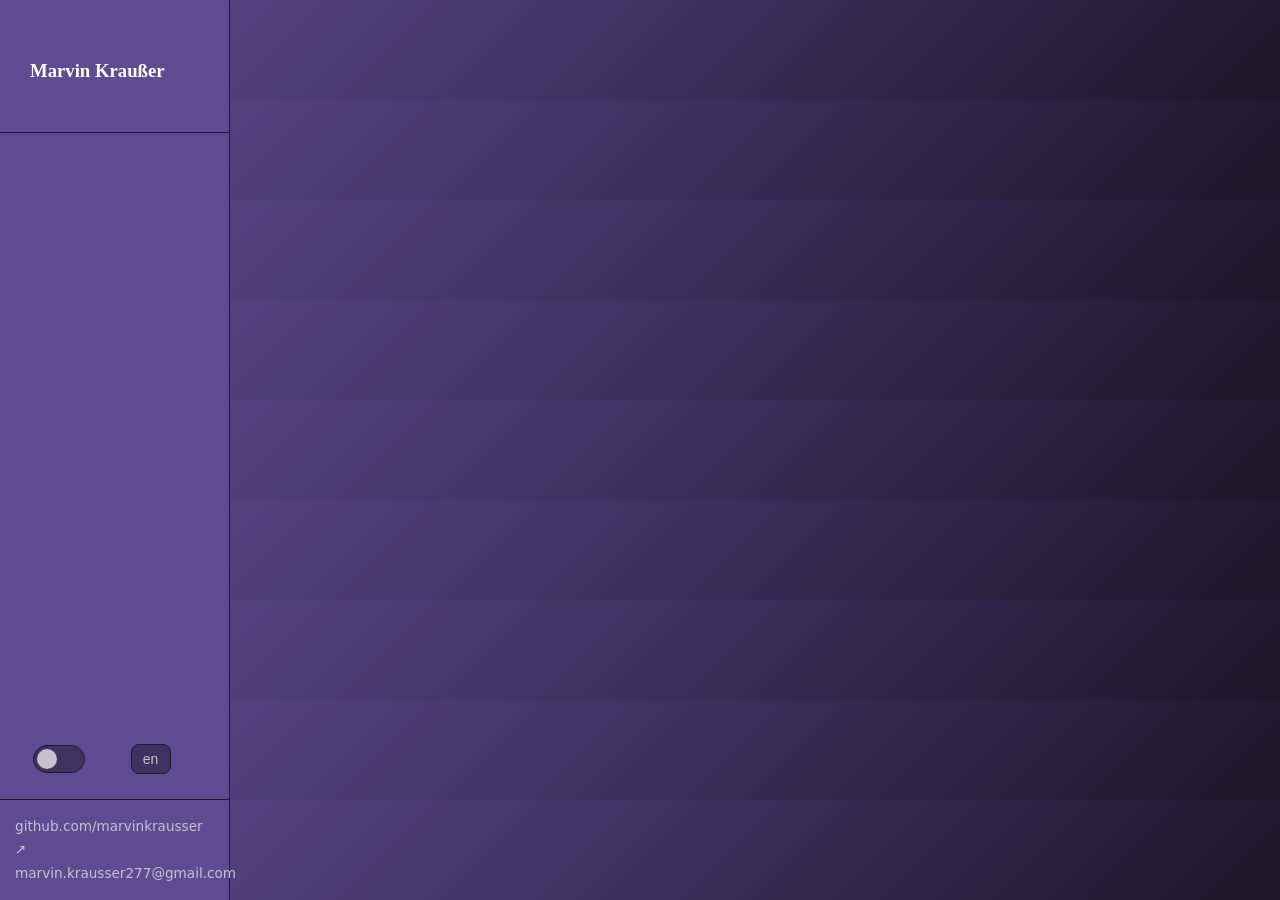
==== commit dcdb48db: "changed mobile navbar responsivenes" ====
--- a/index.html
+++ b/index.html
@@ -1,46 +1,85 @@
 <!DOCTYPE html>
-<html>
+<html lang="de">
 
 <head>
-    <meta http-equiv="refresh" content="0; url=https://portfolio.marvinkrausser.com">
-    <title>Redirecting...</title>
-    <style>
-        body {
-            background: black;
-            font-size: 2rem;
-        }
-
-        p {
-            color: rgb(179, 179, 179);
-        }
-
-        a {
-            text-decoration: none;
-            color: white;
-            position: relative;
-            width: fit-content;
-            height: fit-content;
-        }
-
-        a::before{
-            content: "";
-            background: rgb(179, 179, 179);
-            position: absolute;
-            left: 0;
-            bottom: 1px;
-            border-radius: 16px;
-            height: 1px;
-            width: 100%;
-        }
-
-        a:hover::before {
-            background:  white;
-        }
-    </style>
+  <link rel="icon" href="images/generated_two_no_background.png">
+  <meta charset="UTF-8">
+  <title id="website_title"></title>
+  <link rel="stylesheet" href="styles/main_style.css">
+  <link rel="stylesheet" href="styles/sidebar_style.css">
+  <link rel="stylesheet" href="styles/mobile_bar_style.css">
+  <link rel="stylesheet" href="styles/projects_style.css">
 </head>
 
 <body>
-    <p>Redirecting to <a href="https://portfolio.marvinkrausser.com">portfolio.marvinkrausser.com</a></p>
+  <button id="button-mobile" class="button-mobile no-navbar">22</button>
+  <div id="navbar-mobile">
+    <div id="navbar-mobile-links">
+    </div>
+
+    <div class="mobile-config">
+      <label class="switch">
+        <input type="checkbox" id="themeToggle2">
+        <span class="slider"></span>
+      </label>
+
+
+      <div class="lang-dropdown" id="lang-dropdown2">
+        <button class="lang-button" id="lang-button2">Sprache</button>
+
+        <div id="lang-menu2" class="lang-menu hidden">
+          <div class="lang-item hidden" data-lang="de">de</div>
+          <div class="lang-item hidden" data-lang="en">en</div>
+        </div>
+      </div>
+    </div>
+
+  </div>
+  <aside class="sidebar">
+
+    <div id="sidebar-top">
+      <h3 id="sidebar-top-head">Marvin Kraußer</h3>
+      <div id="sidebar-top-content"></div>
+    </div>
+
+    <nav id="navbar">
+    </nav>
+
+    <div class="sidebar-bottom-margin">
+      <div class="website-config">
+        <label class="switch">
+          <input type="checkbox" id="themeToggle">
+          <span class="slider"></span>
+        </label>
+
+
+        <div class="lang-dropdown" id="lang-dropdown">
+          <button id="lang-button" class="lang-button">Sprache</button>
+
+          <div id="lang-menu" class="lang-menu hidden">
+            <div class="lang-item hidden" data-lang="de">de</div>
+            <div class="lang-item hidden" data-lang="en">en</div>
+          </div>
+        </div>
+
+      </div>
+
+      <div id="sidebar-bottom">
+        <a target="_blank" link.rel="noopener noreferrer"
+          href="https://github.com/marvinkrausser">github.com/marvinkrausser ↗</a>
+        <a href="mailto:marvin.krausser277@gmail.com">marvin.krausser277@gmail.com</a>
+      </div>
+    </div>
+  </aside>
+
+  <div class="main-content">
+    <div id="introduction" data-nav="introduction"></div>
+
+    <div id="projects-section"></div>
+  </div>
+
+  <script src="scripts/main_page.js"></script>
+
 </body>
 
 </html>
--- a/styles/main_style.css
+++ b/styles/main_style.css
@@ -0,0 +1,57 @@
+:root {
+    --bg: #5E4C93;
+    --bg2: #1b162a;
+    --text: #FFFFFF;
+    --surface: #3e3261;
+    --muted: #C5C1D1;
+    --border: #20192a;
+    --serif: Georgia, serif;
+    --sans: system-ui, sans-serif;
+    --nav-w: 230px;
+    --nav-mobile-w: 60vw;
+    --font-size: 1rem;
+}
+
+.dark {
+    --bg: #130e21;
+    --bg2: #090710;
+    --text: #FFFFFF;
+    --surface: #3e3261;
+    --muted: #C5C1D1;
+    --border: #726684;
+}
+
+html {
+    scroll-behavior: smooth;
+}
+
+body {
+    background: linear-gradient(135deg, var(--bg), var(--bg2));
+    margin: 0;
+}
+
+p,
+span,
+li,
+a {
+    color: var(--muted);
+    line-height: 1.7;
+    font-size: var(--font-size);
+    font-family: var(--sans);
+}
+
+h1,
+h2,
+h3 {
+    color: var(--text);
+    font-family: var(--serif);
+}
+
+a {
+
+    text-decoration: none;
+}
+
+* {
+    box-sizing: border-box;
+}
--- a/styles/sidebar_style.css
+++ b/styles/sidebar_style.css
@@ -0,0 +1,284 @@
+.sidebar {
+    position: fixed;
+    top: 0;
+    left: 0;
+    border-right: 1px solid var(--border);
+    width: var(--nav-w);
+    height: 100vh;
+    padding: 0;
+    margin: 0;
+    display: flex;
+    flex-direction: column;
+    background-color: var(--bg);
+
+    --padding: 30px;
+}
+
+@media (max-width: 1000px) {
+    .sidebar {
+        display: none;
+    }
+}
+
+/* Sidebar Top */
+
+#sidebar-top {
+    border-bottom: 1px solid var(--border);
+    padding: var(--padding);
+    padding-top: calc(var(--padding) * 2);
+    display: flex;
+    flex-direction: column;
+    gap: 20px;
+}
+
+#sidebar-top-head {
+    padding: 0;
+    margin: 0;
+}
+
+#sidebar-top-content {
+    padding: 0;
+    margin: 0;
+    display: flex;
+    flex-direction: column;
+    gap: 0px;
+}
+
+#sidebar-top-content p {
+    font-size: calc(var(--font-size) - 0.15rem);
+    margin: 0;
+    padding: 0;
+    height: fit-content;
+    width: fit-content;
+}
+
+/* Navbar */
+
+#navbar {
+    list-style: none;
+    display: flex;
+    flex-direction: column;
+    padding: var(--padding);
+}
+
+.navbar-group {
+    margin-top: 15px;
+    margin-bottom: 5px;
+    font-size: calc(var(--font-size) + 0.1rem);
+    font-family: var(--serif);
+}
+
+.navbar-item {
+    -webkit-user-select: none;
+    -ms-user-select: none;
+    user-select: none;
+    position: relative;
+    font-weight: normal;
+    margin: 5px 0px 5px 0px;
+    user-select: none;
+}
+
+.nav-link {
+    font-size: 0.75rem;
+}
+
+@media (hover: hover) and (pointer: fine) {
+    .nav-link:hover {
+        color: var(--text);
+    }
+}
+
+.nav-link.active {
+    color: var(--text);
+    font-weight: bold;
+}
+
+.nav-link::before {
+    content: "";
+    position: absolute;
+    background: var(--text);
+    width: 2px;
+    height: 0px;
+    top: 50%;
+    transform: translateY(-50%);
+    left: calc(var(--padding) * (-1) + 1px);
+    border-radius: 20px;
+    transition: height 0.18s;
+}
+
+.nav-link.active::before {
+    height: 14px;
+}
+
+.idx {
+    font-weight: normal;
+    font-size: 0.75rem;
+}
+
+/* Sidebar Bottom */
+
+.sidebar-bottom-margin {
+    margin-top: auto;
+}
+
+/* Language and Color */
+
+.website-config {
+    height: fit-content;
+    display: flex;
+    align-items: center;
+    justify-content: center;
+    border-bottom: 1px solid var(--border);
+    padding-bottom: 20px;
+    gap: 20px;
+    -webkit-user-select: none;
+    -ms-user-select: none;
+    user-select: none;
+}
+
+/* Color Switch */
+
+.switch {
+    user-select: none;
+    position: relative;
+    display: inline-block;
+    width: 52px;
+    height: 28px;
+}
+
+.switch input {
+    opacity: 0;
+    width: 0;
+    height: 0;
+}
+
+.slider {
+    position: absolute;
+    cursor: pointer;
+    top: 0;
+    left: 0;
+    right: 0;
+    bottom: 0;
+    background-color: var(--surface);
+    border-radius: 26px;
+    border: 1px solid var(--border);
+}
+
+@media (hover: hover) and (pointer: fine) {
+    .slider:hover {
+        border: 1px solid var(--text);
+    }
+}
+
+.slider:before {
+    position: absolute;
+    content: "";
+    height: 20px;
+    width: 20px;
+    left: 3px;
+    bottom: 3px;
+    background-color: var(--muted);
+    transition: 0.4s;
+    border-radius: 50%;
+}
+
+input:checked+.slider:before {
+    background-color: var(--bg);
+}
+
+input:checked+.slider {
+    background-color: var(--surface);
+}
+
+input:checked+.slider:before {
+    transform: translateX(24px);
+}
+
+/* Language Dropdown*/
+
+.lang-dropdown {
+    user-select: none;
+    display: flex;
+    gap: 3px;
+    width: 91px;
+    height: 40px;
+    display: flex;
+    justify-content: center;
+    align-items: center;
+    border: none;
+    background: none;
+    -webkit-user-select: none;
+    -ms-user-select: none;
+    user-select: none;
+}
+
+.lang-dropdown.show-border {
+    border: 1px solid var(--border);
+    border-radius: 8px;
+    background: var(--bg2);
+}
+
+.lang-menu {
+    display: flex;
+    align-items: center;
+    gap: 3px;
+}
+
+.lang-item {
+    cursor: pointer;
+    background-color: var(--surface);
+    width: 40px;
+    height: 24px;
+    display: flex;
+    align-items: center;
+    justify-content: center;
+    border: 1px solid var(--border);
+    border-radius: 8px;
+    color: var(--muted);
+}
+
+@media (hover: hover) and (pointer: fine) {
+    .lang-item:hover {
+        border-color: var(--text);
+        color: var(--text);
+    }
+}
+
+.lang-button {
+    width: 40px;
+    height: 30px;
+    appearance: none;
+    -webkit-appearance: none;
+    -moz-appearance: none;
+
+    cursor: pointer;
+    background-color: var(--surface);
+    color: var(--muted);
+    border-radius: 8px;
+    border: 1px solid var(--border);
+    padding: 3px 6px;
+
+    font-size: 14px;
+}
+
+@media (hover: hover) and (pointer: fine) {
+    .lang-button:hover {
+        border-color: var(--text);
+        color: var(--text);
+    }
+}
+
+/* Contact */
+
+#sidebar-bottom {
+    height: 100px;
+    padding: calc(var(--padding) / 2);
+    display: flex;
+    flex-direction: column;
+    justify-content: space-evenly;
+    align-items: flex-start;
+}
+
+#sidebar-bottom a {
+    font-size: calc(var(--font-size) - 0.15rem);
+}
--- a/styles/mobile_bar_style.css
+++ b/styles/mobile_bar_style.css
@@ -0,0 +1,155 @@
+#navbar-mobile {
+    position: fixed;
+    top: 0;
+    left: 0;
+    display: flex;
+    flex-direction: column;
+    width: var(--nav-mobile-w);
+    height: 100vh;
+    justify-content: flex-start;
+    align-items: center;
+    border-right: 1px solid var(--border);
+    gap: 10px;
+    transition: left 0.3s;
+    -webkit-user-select: none;
+    -ms-user-select: none;
+    user-select: none;
+    z-index: 10;
+}
+
+#navbar-mobile::before {
+  content: "";
+  position: absolute;
+  inset: 0;
+  background: var(--bg);
+  opacity: 0.992;
+  z-index: -1;
+}
+
+#navbar-mobile.inactive {
+    left: calc(var(--nav-mobile-w) * (-1))
+}
+
+@media (min-width: 1001px) {
+    #navbar-mobile {
+        display: none;
+    }
+}
+
+#navbar-mobile-links {
+    display: flex;
+    flex-direction: column;
+    justify-content: flex-start;
+    align-items: center;
+    width: 100%;
+    border-bottom: 1px solid var(--border);
+    height: fit-content;
+}
+
+.button-mobile {
+    position: relative;
+    width: 40px;
+    height: 40px;
+    background: var(--surface);
+    border: none;
+    margin-top: 20px;
+    cursor: pointer;
+    border: 1px solid var(--border);
+}
+
+.button-mobile.navbar {
+    margin-bottom: 20px;
+}
+
+.button-mobile::before {
+    content: "";
+    position: absolute;
+    left: 50%;
+    top: 30%;
+    background: var(--muted);
+    height: 2px;
+    width: 60%;
+    transform: translateX(-50%);
+}
+
+.button-mobile::after {
+    content: "";
+    position: absolute;
+    left: 50%;
+    top: 65%;
+    background: var(--muted);
+    height: 2px;
+    width: 60%;
+    transform: translateX(-50%);
+}
+
+.button-mobile:hover::after {
+    background: var(--text);
+}
+
+.button-mobile:hover::before {
+    background: var(--text);
+}
+
+.button-mobile:hover {
+    width: 40px;
+    height: 40px;
+    background: var(--bg2);
+}
+
+.button-mobile.no-navbar {
+    position: fixed;
+    top: 5px;
+    left: 5px;
+    margin-top: 0;
+}
+
+.button-mobile.no-navbar.inactive {
+    display: none;
+}
+
+.navbar-item-mobile {
+    width: 100%;
+    height: 8vh;
+    list-style: none;
+    display: flex;
+    align-items: center;
+    justify-content: center;
+    border-top: 1px solid var(--border);
+}
+
+@media (hover: hover) and (pointer: fine) {
+    .navbar-item-mobile:hover {
+        background: var(--surface);
+    }
+}
+
+.nav-link-mobile {
+    text-align: center;
+    font-size: calc(var(--font-size) - 0.2rem);
+    width: 100%;
+    height: 100%;
+    display: flex;
+    justify-content: center;
+    align-items: center;
+    padding: 10px;
+}
+
+.mobile-config {
+    display: flex;
+    flex-direction: column;
+    align-items: flex-start;
+    margin-top: auto;
+    margin-bottom: 20px;
+    gap: 20px;
+    height: fit-content;
+    width: 100%;
+}
+
+.mobile-config .switch{
+    margin-left: 40px;;
+}
+
+.mobile-config .lang-dropdown {
+    margin-left: 19.5px;
+}
--- a/styles/projects_style.css
+++ b/styles/projects_style.css
@@ -0,0 +1,166 @@
+.main-content {
+    margin-left: var(--nav-w);
+    --margin-main-content: 7vw;
+    --margin-top: 100px;
+}
+
+@media (max-width: 1500px) {
+    .main-content {
+        --margin-main-content: 4vw;
+    }
+}
+
+@media (max-width: 1000px) {
+    .main-content {
+        margin-left: 0;
+        --margin-main-content: 20px;
+        --margin-top: 50px;
+    }
+}
+
+#introduction {
+    margin-top: var(--margin-top);
+    margin-left: var(--margin-main-content);
+    margin-bottom: 60px;
+    margin-right: var(--margin-main-content);
+}
+
+#introduction p {
+    color: var(--text);
+}
+
+.text-link.introduction {
+    margin-top: 20px;
+}
+
+.project-section {
+    border-top: 1px solid var(--border);
+    border-bottom: 1px solid var(--border);
+}
+
+.content-block {
+    height: 600px;
+    display: grid;
+    grid-template-columns: 1fr 1fr;
+    overflow: hidden;
+}
+
+.section-header {
+    margin: 80px;
+    margin-left: var(--margin-main-content);
+    margin-right: var(--margin-main-content);
+}
+
+.tags {
+    margin-top: 30px;
+    display: flex;
+    gap: 6px;
+    flex-wrap: wrap;
+}
+
+.tag {
+    color: var(--muted);
+    background: var(--surface);
+    border: 1px solid var(--border);
+    padding: 3px 10px;
+    border-radius: 3px;
+    font-size: 15px;
+    display: flex;
+    align-items: center;
+    justify-content: center;
+}
+
+.block-image {
+    overflow: hidden;
+    border-top: 1px solid var(--border);
+    border-bottom: 1px solid var(--border);
+    display: flex;
+}
+
+.block-image.right {
+    margin-right: var(--margin-main-content);
+    border-left: 1px solid var(--border);
+    justify-content: left;
+}
+
+.block-image.left {
+    margin-left: var(--margin-main-content);
+    border-right: 1px solid var(--border);
+    justify-content: right;
+}
+
+.block-image img {
+    height: 100%;
+    width: 100%;
+    max-width: 700px;
+    max-height: 700px;
+    object-fit: cover;
+}
+
+.block-image img.left {
+    object-position: left;
+}
+
+.block-image img.center {
+    object-position: center;
+}
+
+.block-image img.right {
+    object-position: right;
+}
+
+.block-text {
+    display: flex;
+    flex-direction: column;
+    justify-content: center;
+    overflow: hidden;
+    margin-right: var(--margin-main-content);
+    padding-left: var(--margin-main-content);
+}
+
+.text-content {
+    display: inline;
+}
+
+.text-link:hover {
+    border-color: var(--text);
+}
+
+.text-link {
+    display: inline-block;
+    width: fit-content;
+    font-size: var(--text-size);
+    font-weight: bolder;
+    text-decoration: none;
+    transition: border-color 0.15s;
+    white-space: nowrap;
+    position: relative;
+}
+
+.text-link:hover {
+    color: var(--text);
+}
+
+.text-link::before{
+    content: "";
+    width: 100%;
+    height: 1.2px;
+    background: var(--muted);
+    left: 0;
+    bottom: 2px;
+    position: absolute;
+    border-radius: 16px;
+}
+
+.text-link:hover::before {
+    background: var(--text);
+}
+
+.link-row {
+    margin: var(--margin-main-content);
+    margin-top: 30px;
+}
+
+.hidden {
+    display: none;
+}
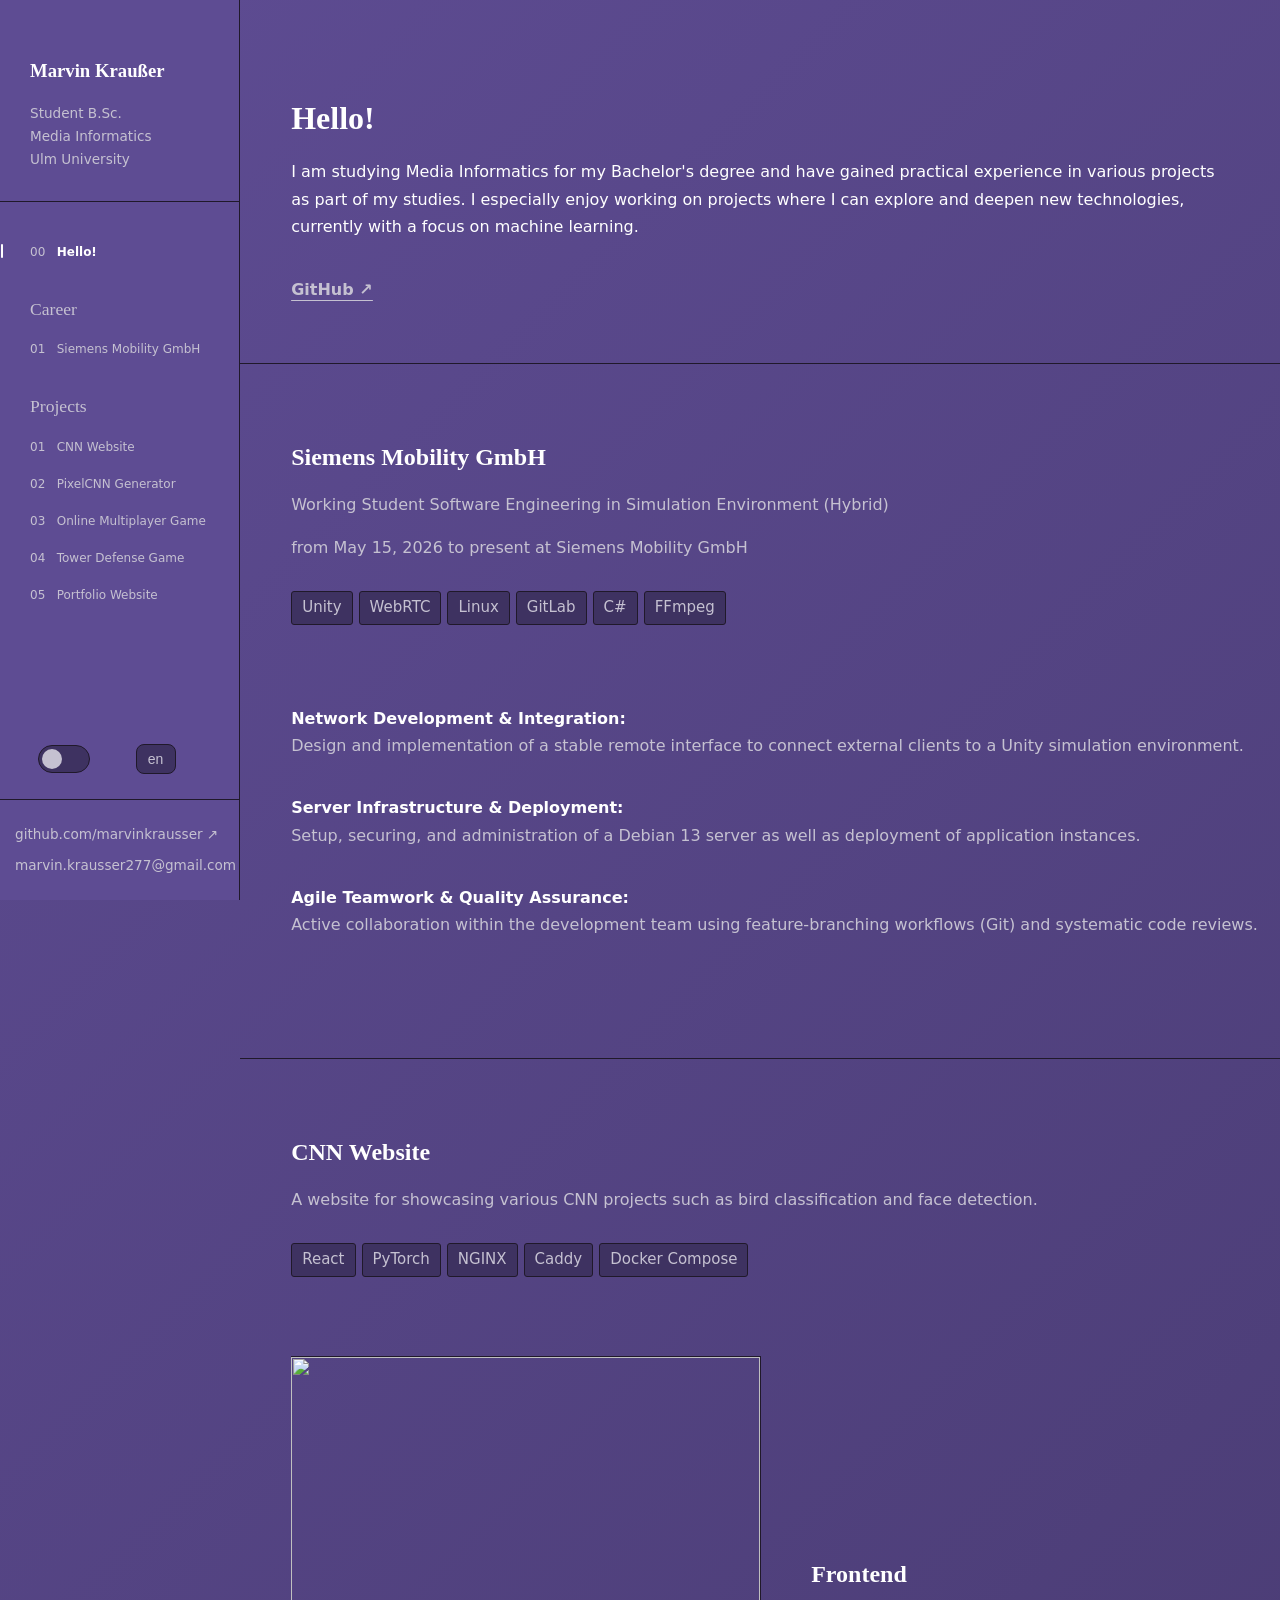
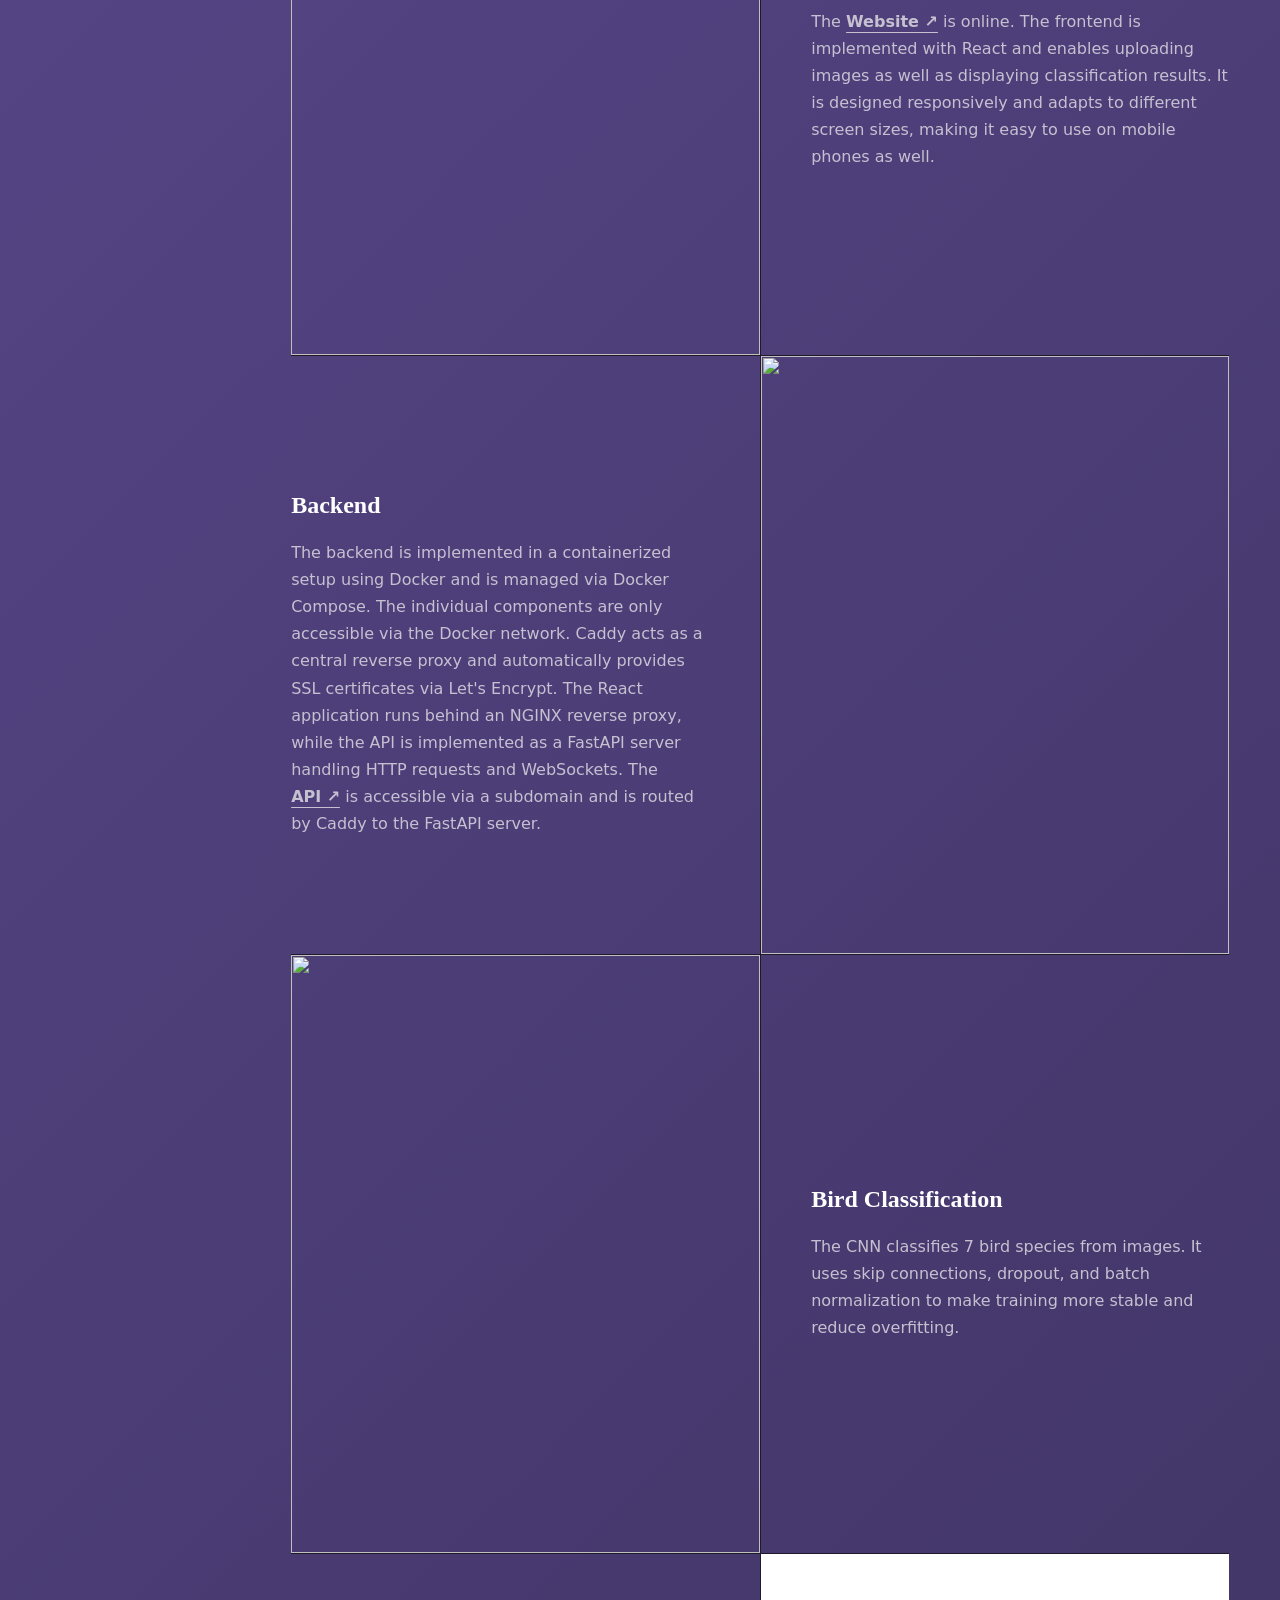
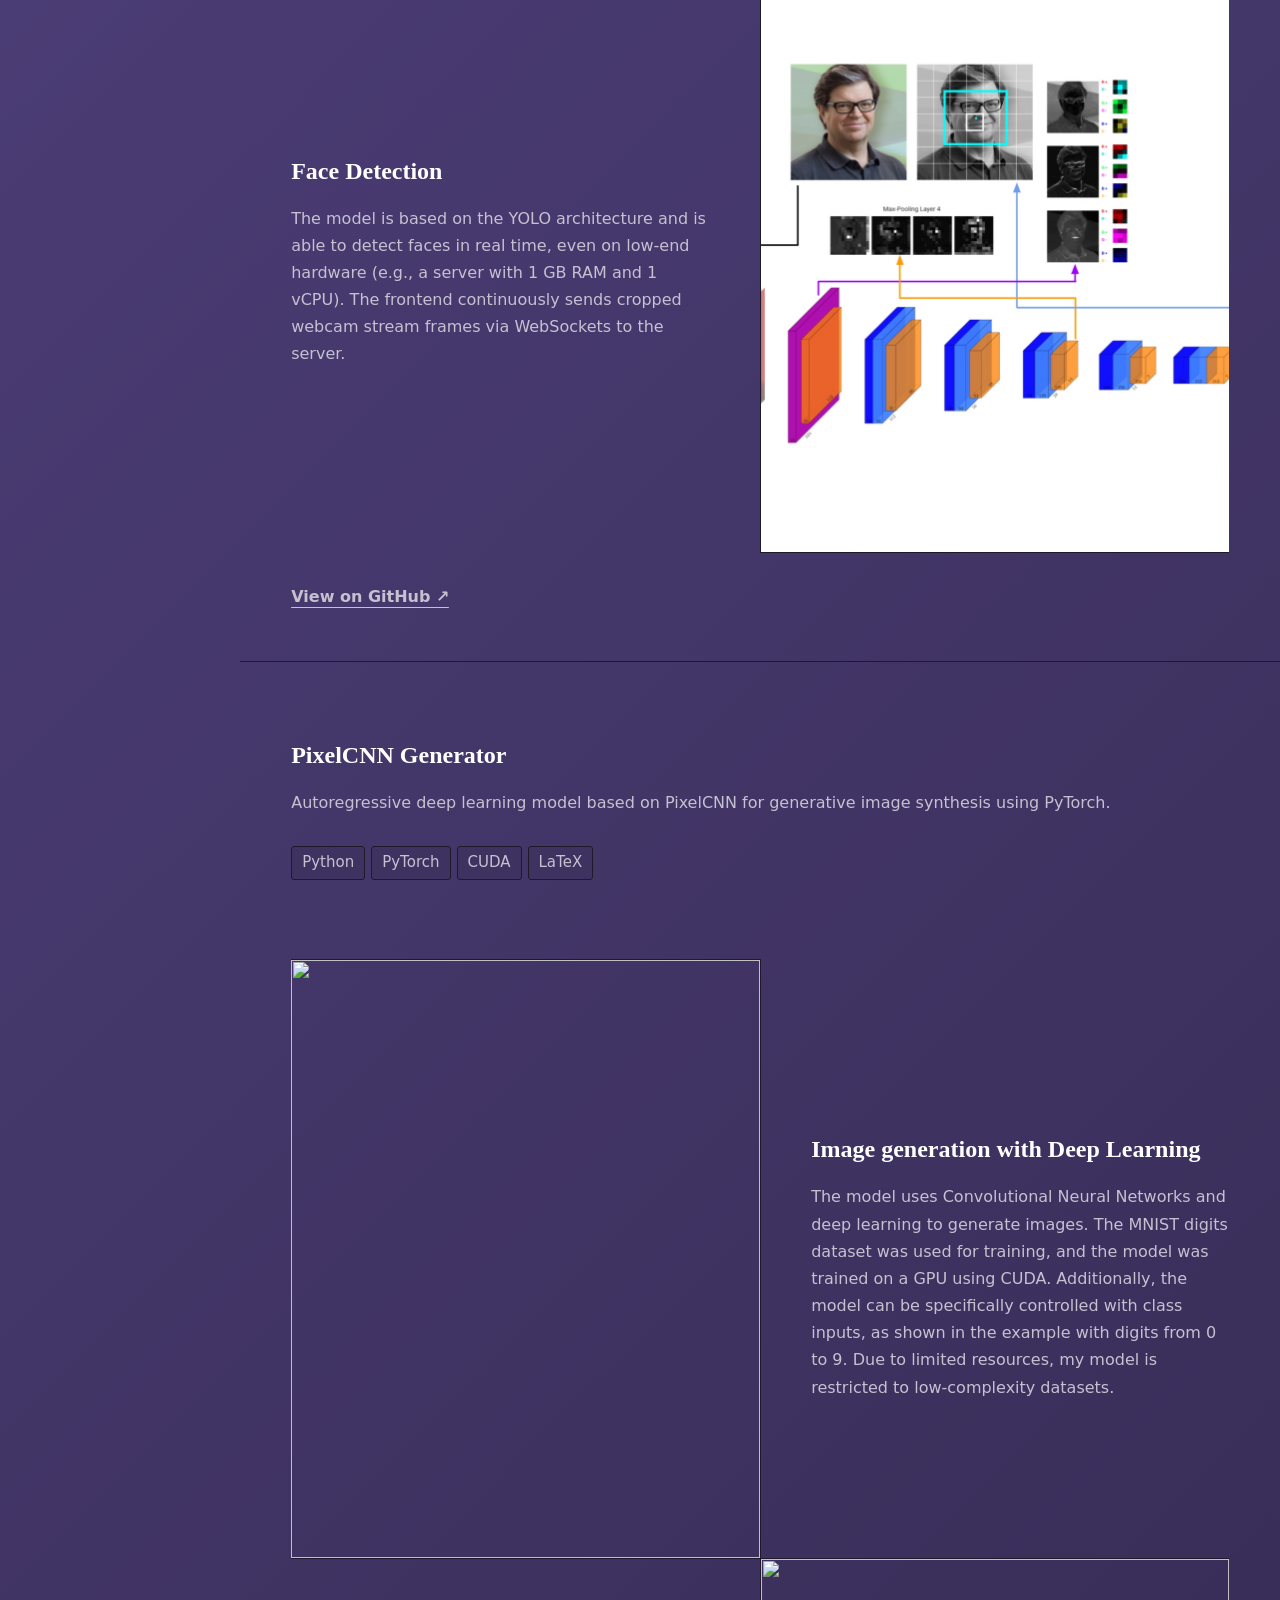
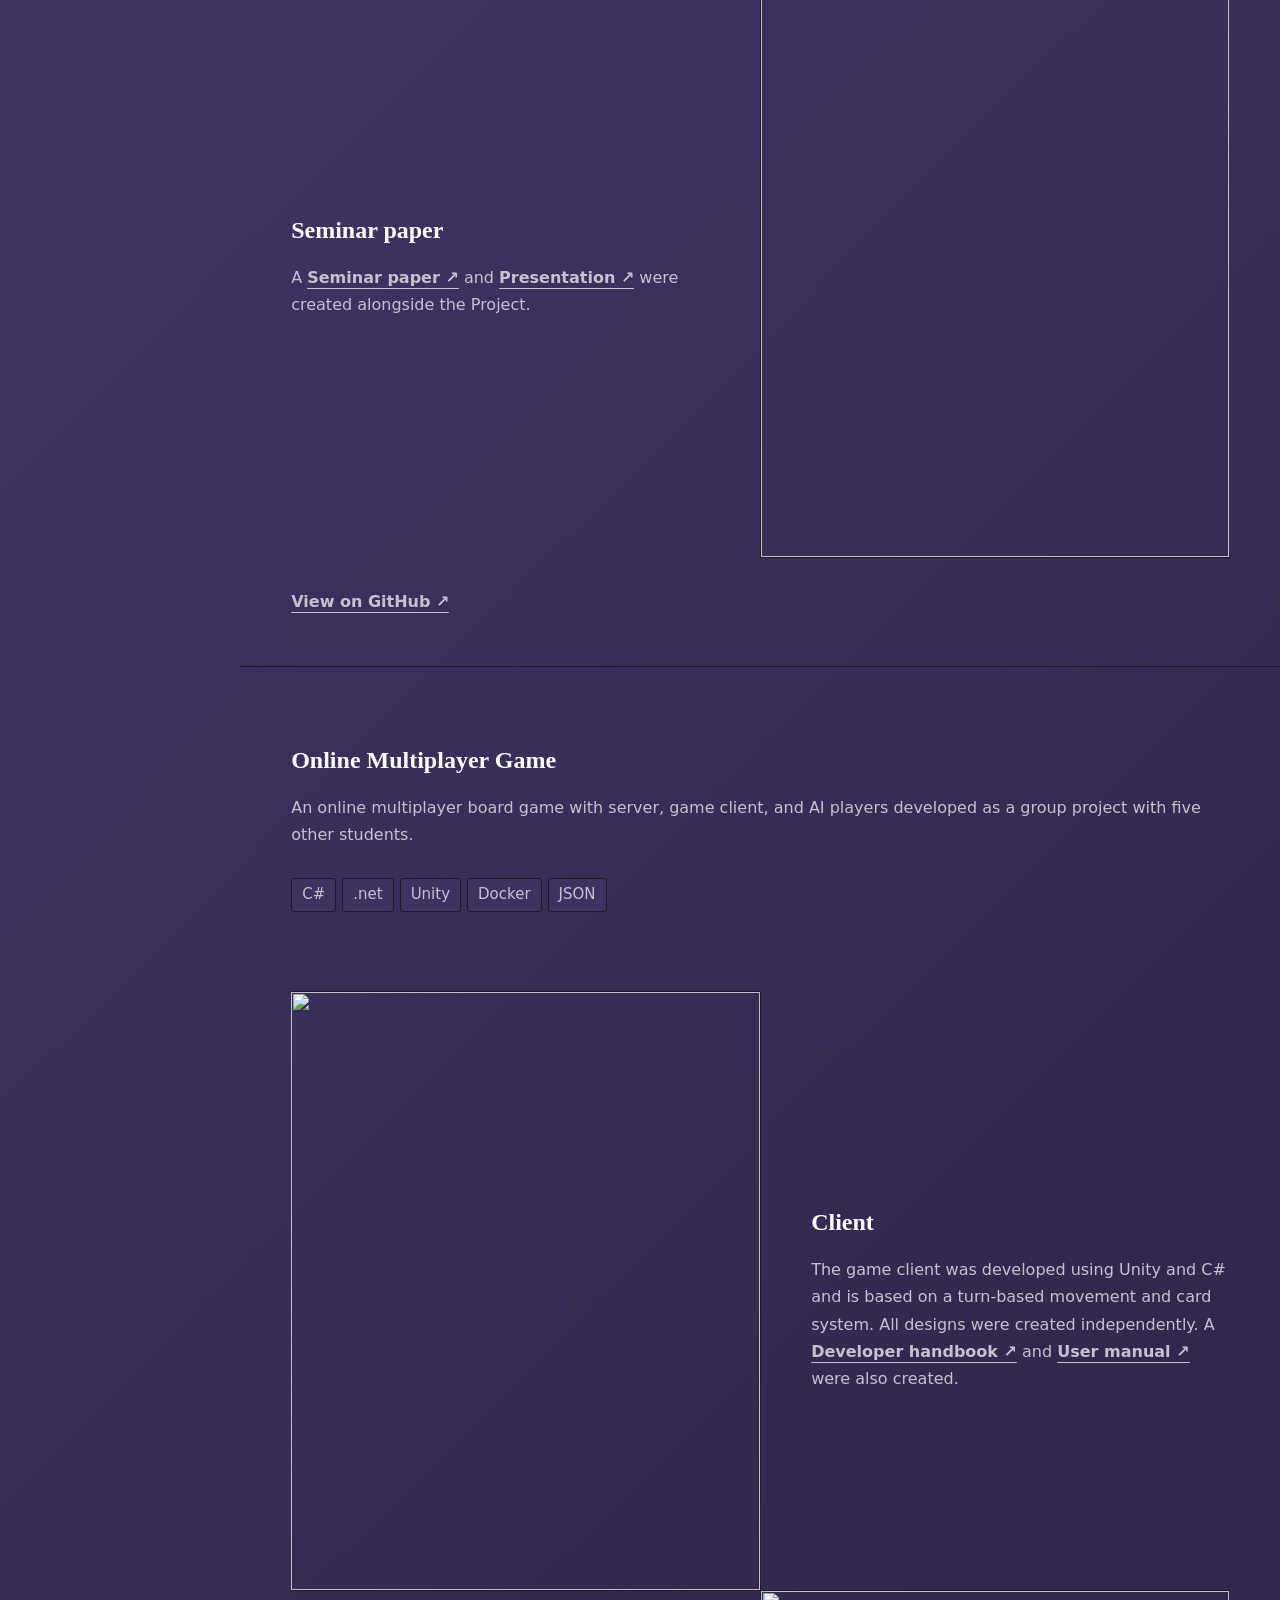
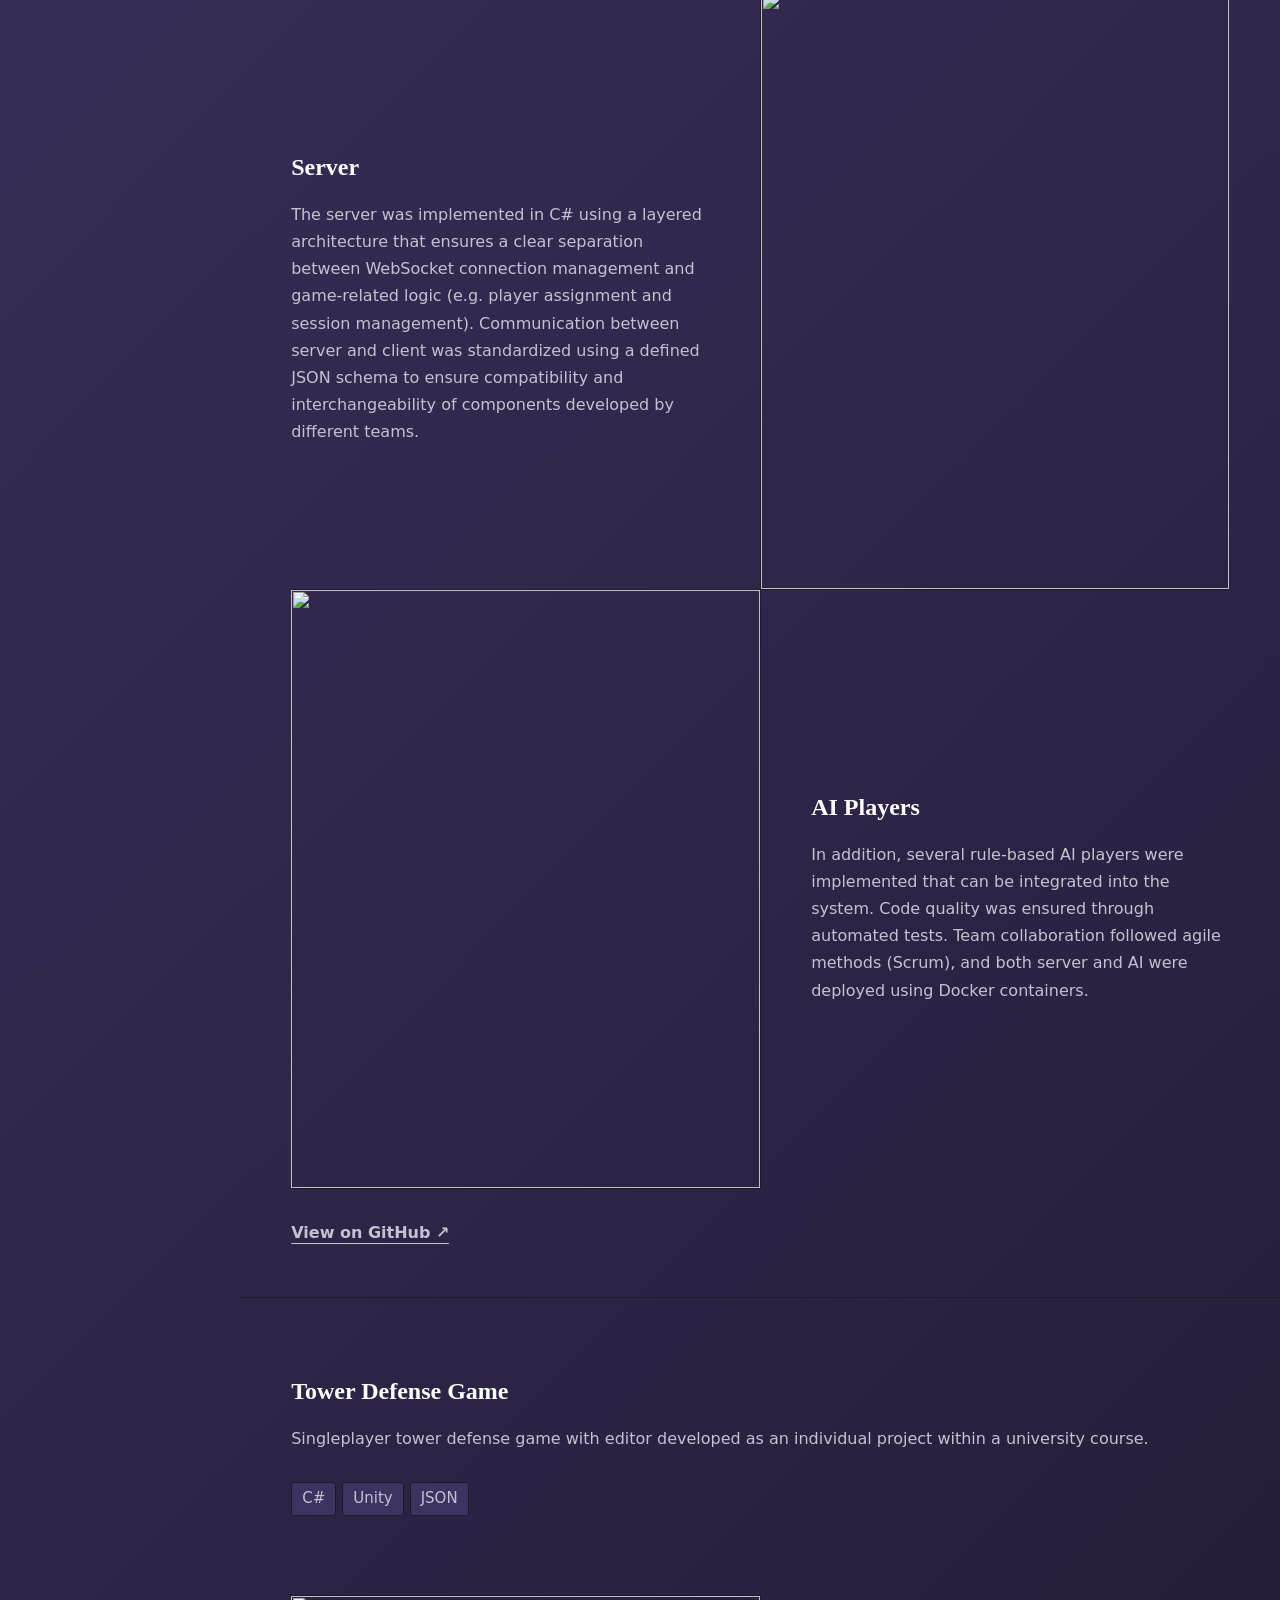
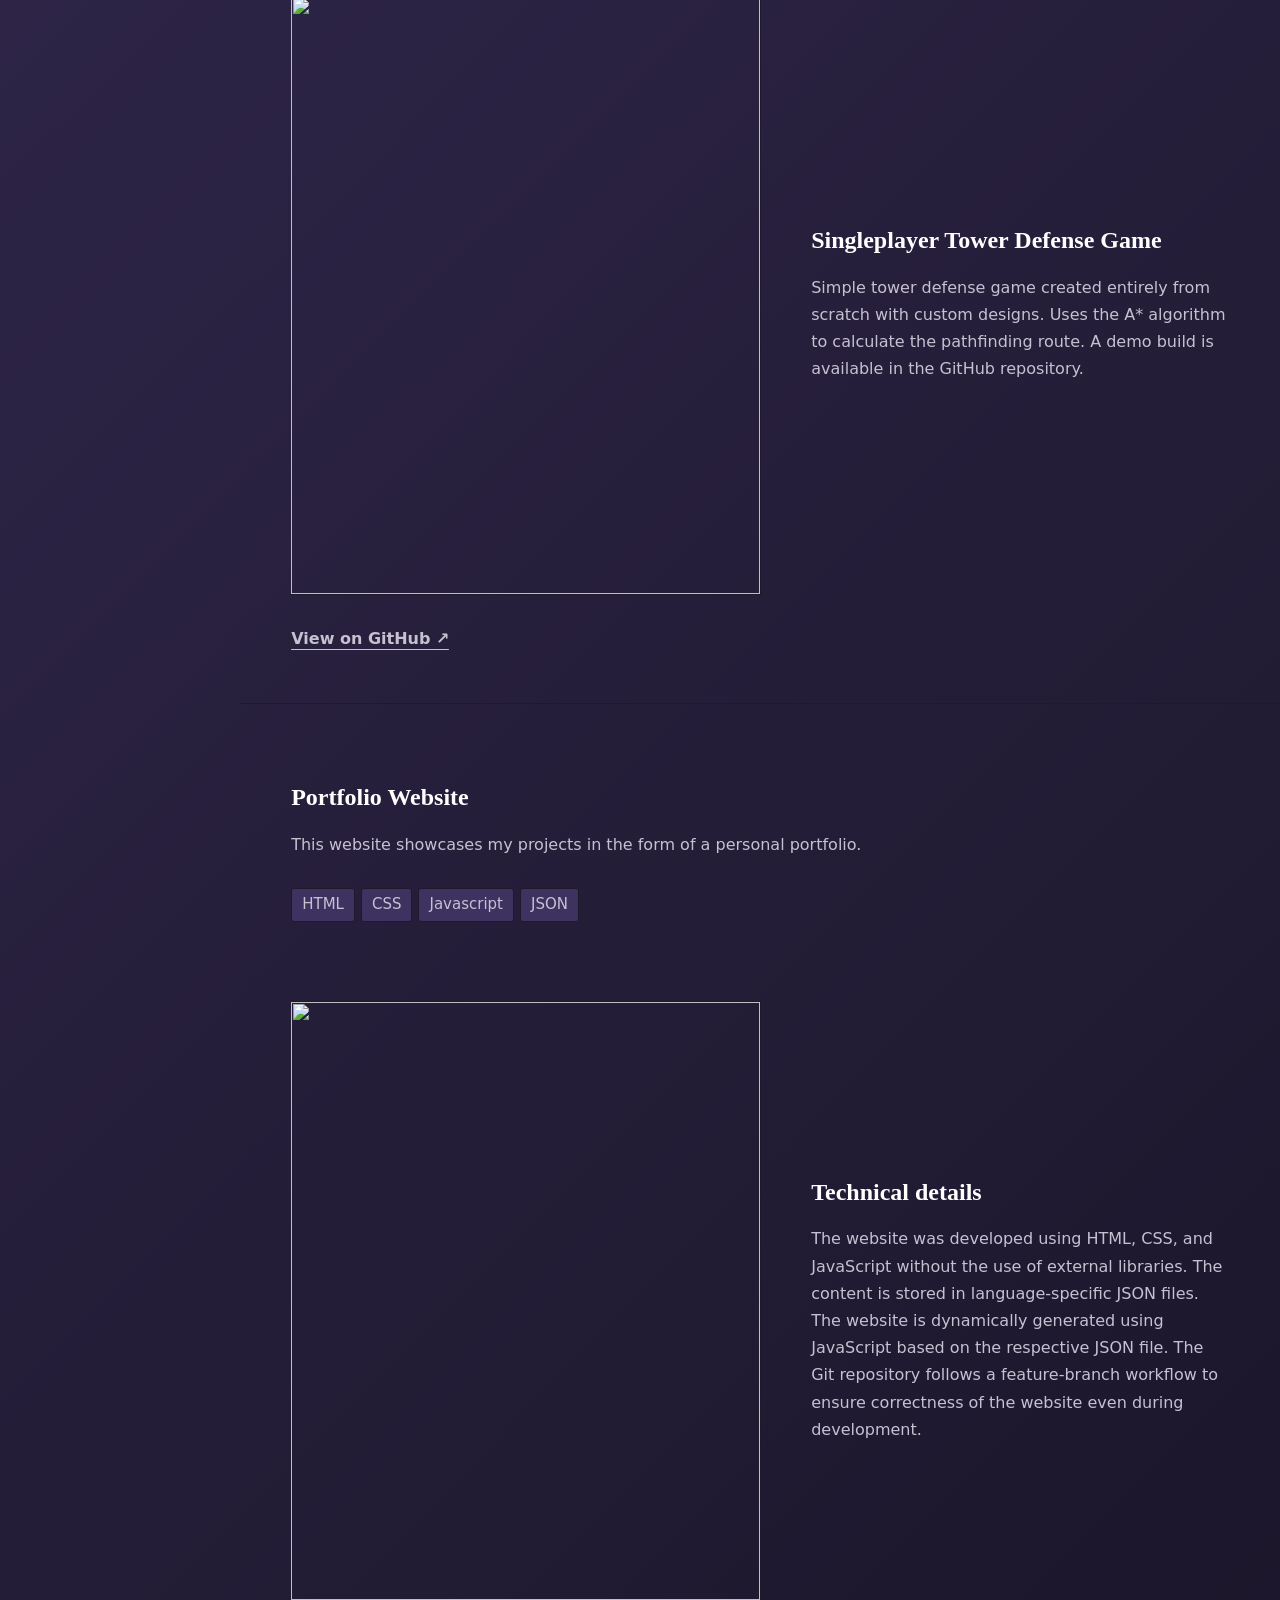
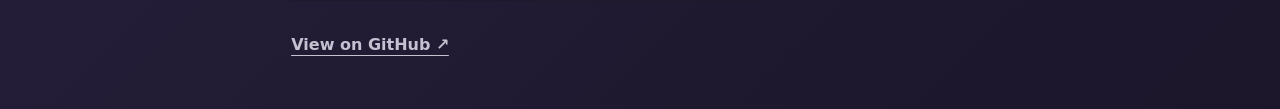
==== commit 524c9dc2: "added career section" ====
--- a/index.html
+++ b/index.html
@@ -9,6 +9,7 @@
   <link rel="stylesheet" href="styles/sidebar_style.css">
   <link rel="stylesheet" href="styles/mobile_bar_style.css">
   <link rel="stylesheet" href="styles/projects_style.css">
+  <link rel="stylesheet" href="styles/work_style.css">
 </head>
 
 <body>
--- a/styles/main_style.css
+++ b/styles/main_style.css
@@ -7,8 +7,8 @@
     --border: #20192a;
     --serif: Georgia, serif;
     --sans: system-ui, sans-serif;
-    --nav-w: 230px;
-    --nav-mobile-w: 60vw;
+    --nav-w: 240px;
+    --nav-mobile-w: min(60vw, 400px);
     --font-size: 1rem;
 }
 
--- a/styles/sidebar_style.css
+++ b/styles/sidebar_style.css
@@ -14,7 +14,7 @@
     --padding: 30px;
 }
 
-@media (max-width: 1000px) {
+@media (max-width: 1000px) or (max-height: 700px) {
     .sidebar {
         display: none;
     }
@@ -62,7 +62,7 @@
 }
 
 .navbar-group {
-    margin-top: 15px;
+    margin-top: 25px;
     margin-bottom: 5px;
     font-size: calc(var(--font-size) + 0.1rem);
     font-family: var(--serif);
--- a/styles/mobile_bar_style.css
+++ b/styles/mobile_bar_style.css
@@ -18,20 +18,28 @@
 }
 
 #navbar-mobile::before {
-  content: "";
-  position: absolute;
-  inset: 0;
-  background: var(--bg);
-  opacity: 0.992;
-  z-index: -1;
+    content: "";
+    position: absolute;
+    inset: 0;
+    background: var(--bg);
+    opacity: 0.992;
+    z-index: -1;
 }
 
 #navbar-mobile.inactive {
     left: calc(var(--nav-mobile-w) * (-1))
 }
 
-@media (min-width: 1001px) {
+.button-mobile.no-navbar {
+    display: inline-block;
+}
+
+@media (min-width: 1001px) and (min-height: 701px) {
     #navbar-mobile {
+        display: none;
+    }
+
+    .button-mobile.no-navbar {
         display: none;
     }
 }
@@ -146,8 +154,9 @@
     width: 100%;
 }
 
-.mobile-config .switch{
-    margin-left: 40px;;
+.mobile-config .switch {
+    margin-left: 40px;
+    ;
 }
 
 .mobile-config .lang-dropdown {
--- a/styles/projects_style.css
+++ b/styles/projects_style.css
@@ -10,7 +10,7 @@
     }
 }
 
-@media (max-width: 1000px) {
+@media (max-width: 1000px) or (max-height: 700px) {
     .main-content {
         margin-left: 0;
         --margin-main-content: 20px;
@@ -35,7 +35,6 @@
 
 .project-section {
     border-top: 1px solid var(--border);
-    border-bottom: 1px solid var(--border);
 }
 
 .content-block {
@@ -43,6 +42,7 @@
     display: grid;
     grid-template-columns: 1fr 1fr;
     overflow: hidden;
+    margin-top: -1px;
 }
 
 .section-header {
@@ -81,12 +81,14 @@
     margin-right: var(--margin-main-content);
     border-left: 1px solid var(--border);
     justify-content: left;
+    margin-left: -0.5px;
 }
 
 .block-image.left {
     margin-left: var(--margin-main-content);
     border-right: 1px solid var(--border);
     justify-content: right;
+    margin-right: -0.5px;
 }
 
 .block-image img {
@@ -141,7 +143,7 @@
     color: var(--text);
 }
 
-.text-link::before{
+.text-link::before {
     content: "";
     width: 100%;
     height: 1.2px;
--- a/styles/work_style.css
+++ b/styles/work_style.css
@@ -0,0 +1,34 @@
+.work-date {
+    margin-top: 30px;
+    color: var(--muted);
+    font-size: 0.95rem;
+    line-height: 1.6;
+}
+
+.tasks-div {
+    margin-top: 60px;
+    display: flex;
+    flex-direction: column;
+    gap: 35px;
+    margin-bottom: 120px;
+    margin-left: var(--margin-main-content);
+}
+
+.task-div {
+    display: flex;
+    flex-direction: column;
+    gap: 0px;
+    align-items: baseline;
+}
+
+.task-title {
+    color: var(--text);
+    font-weight: 700;
+    font-size: 1rem;
+}
+
+.task-content {
+    color: var(--muted);
+    font-size: 1rem;
+    line-height: 1.7;
+}
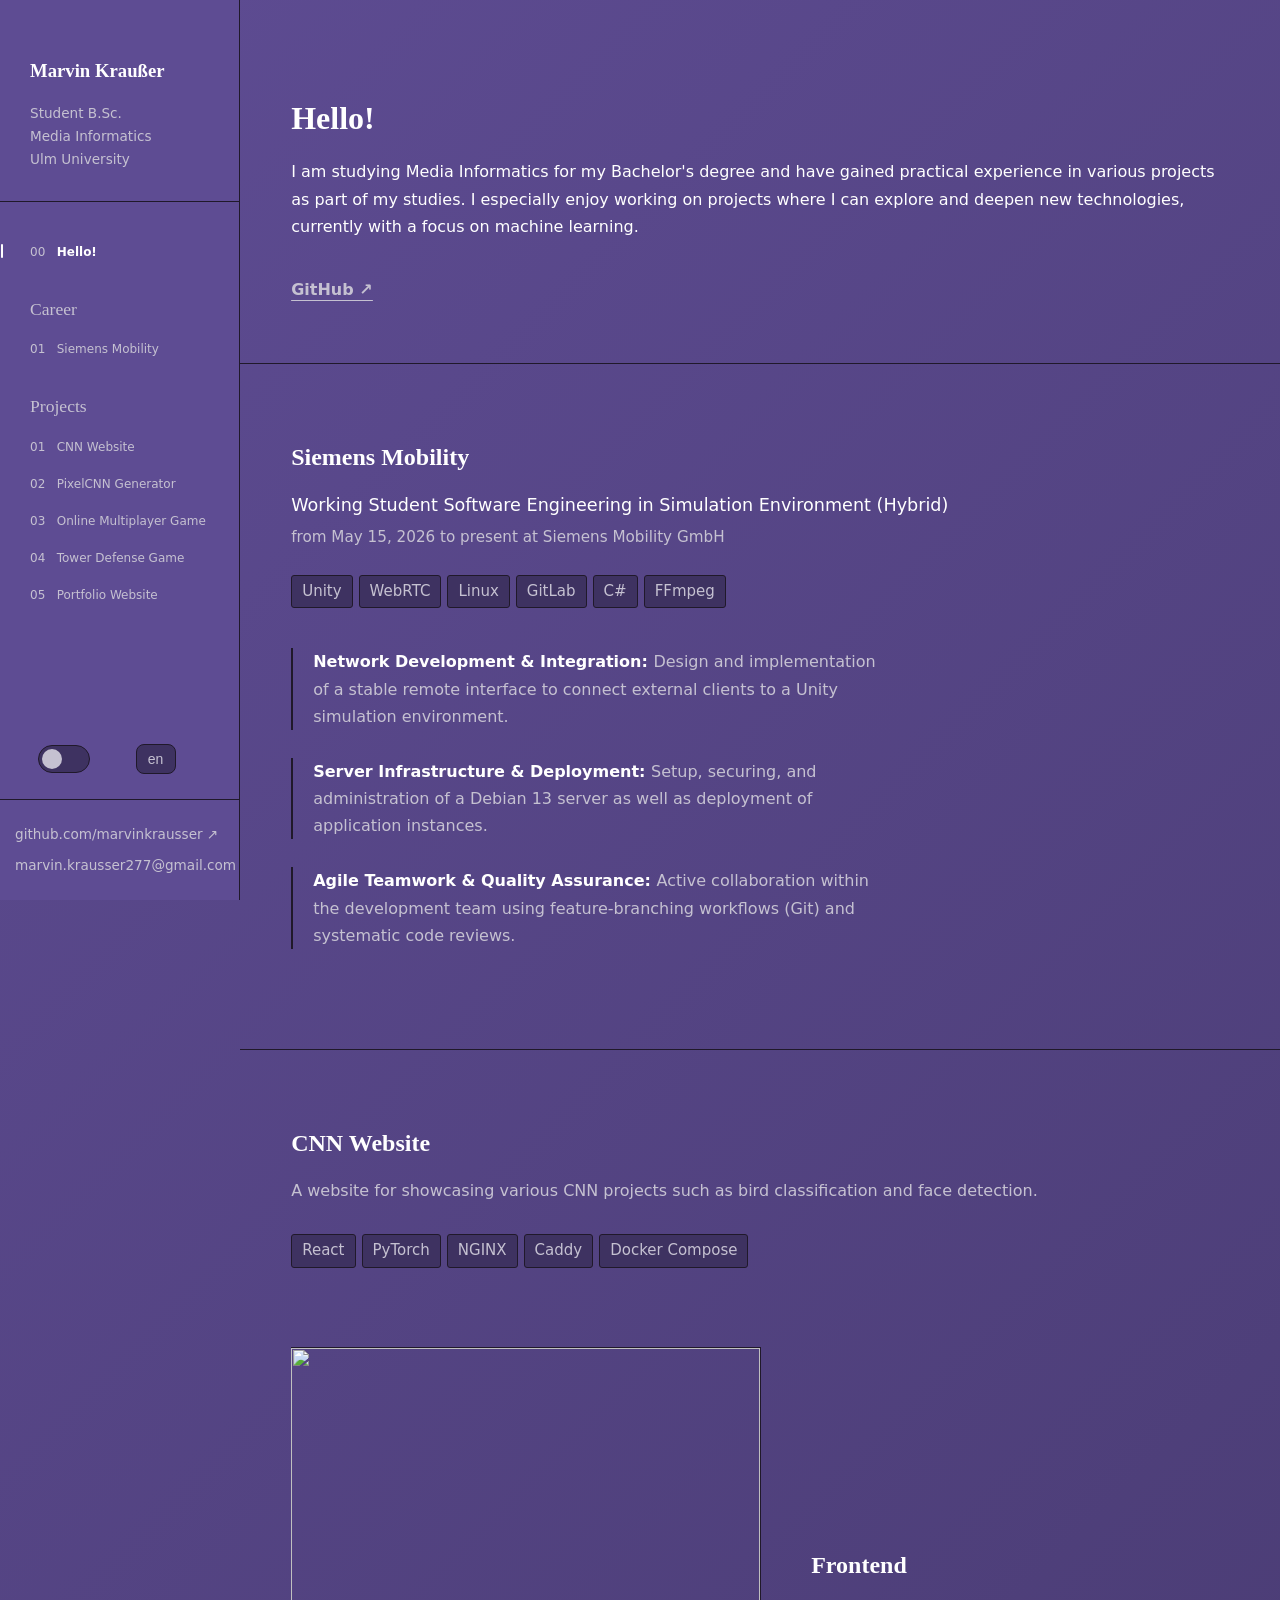
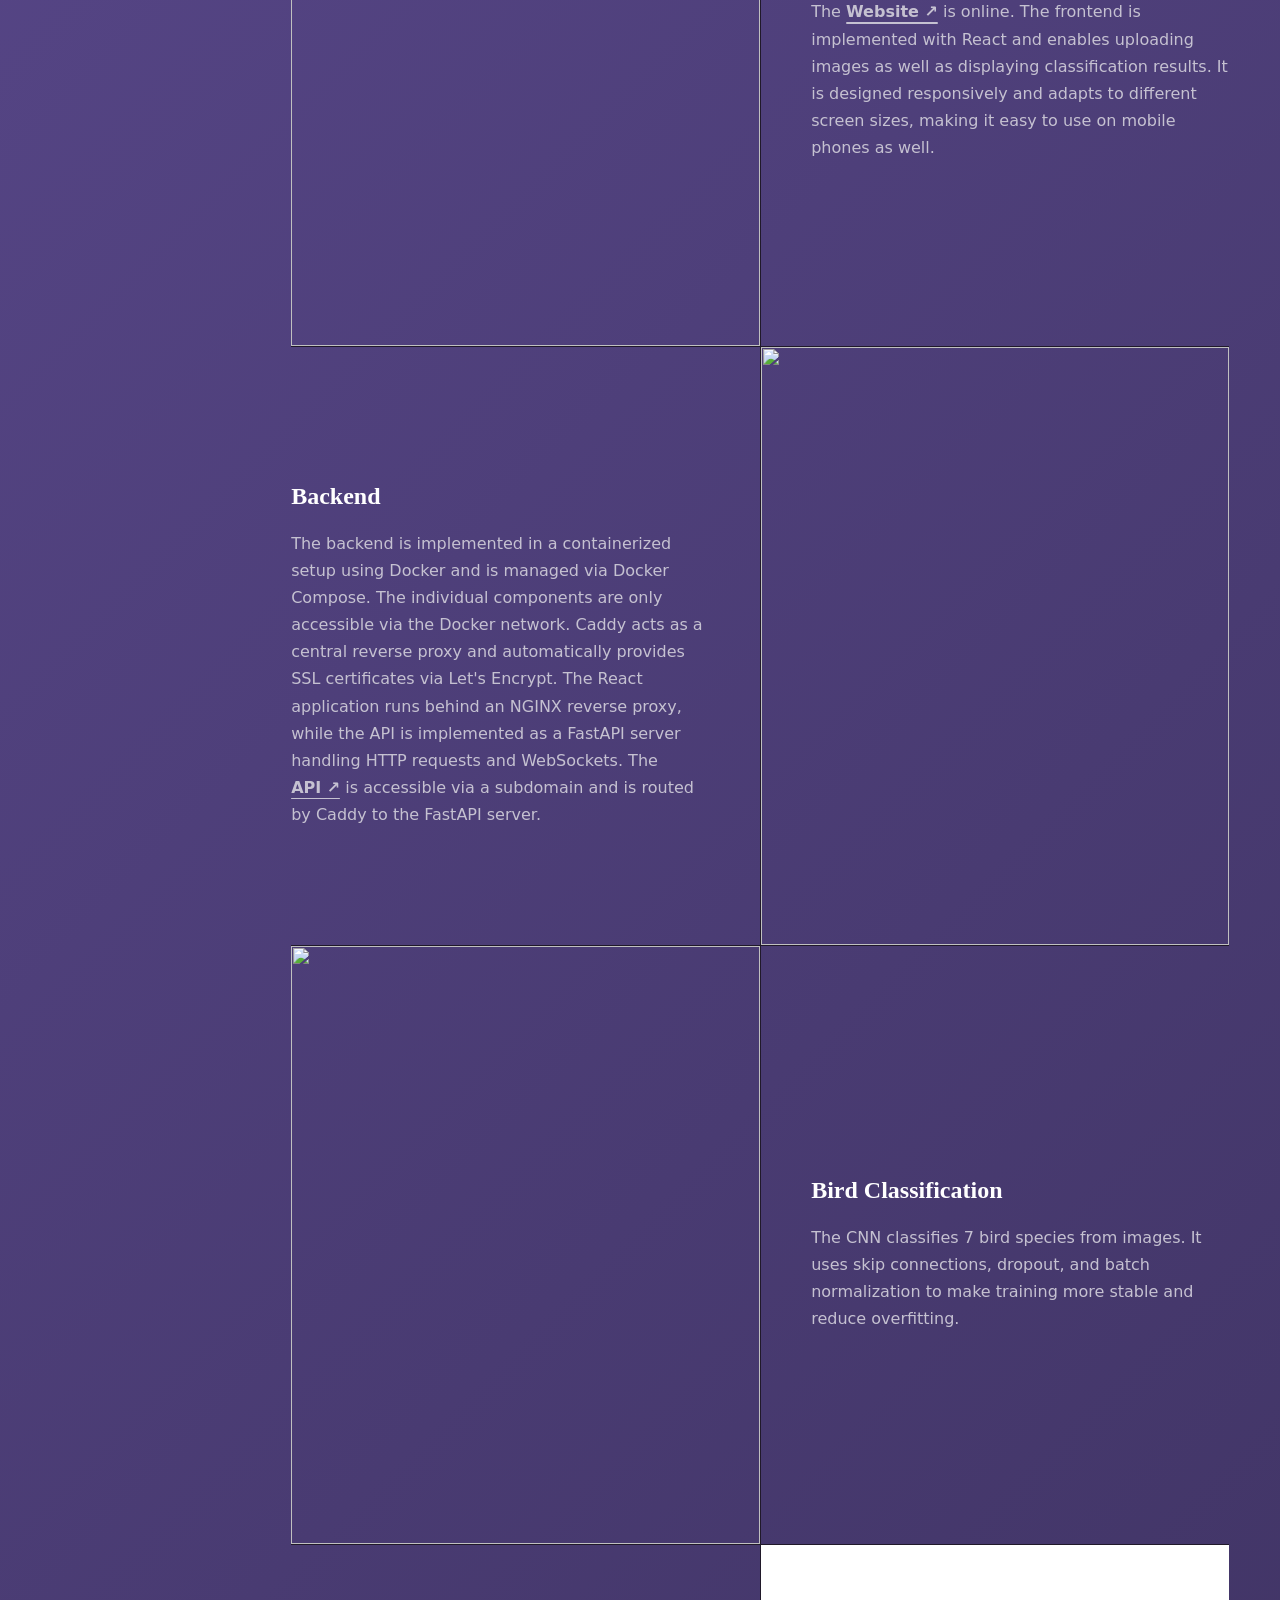
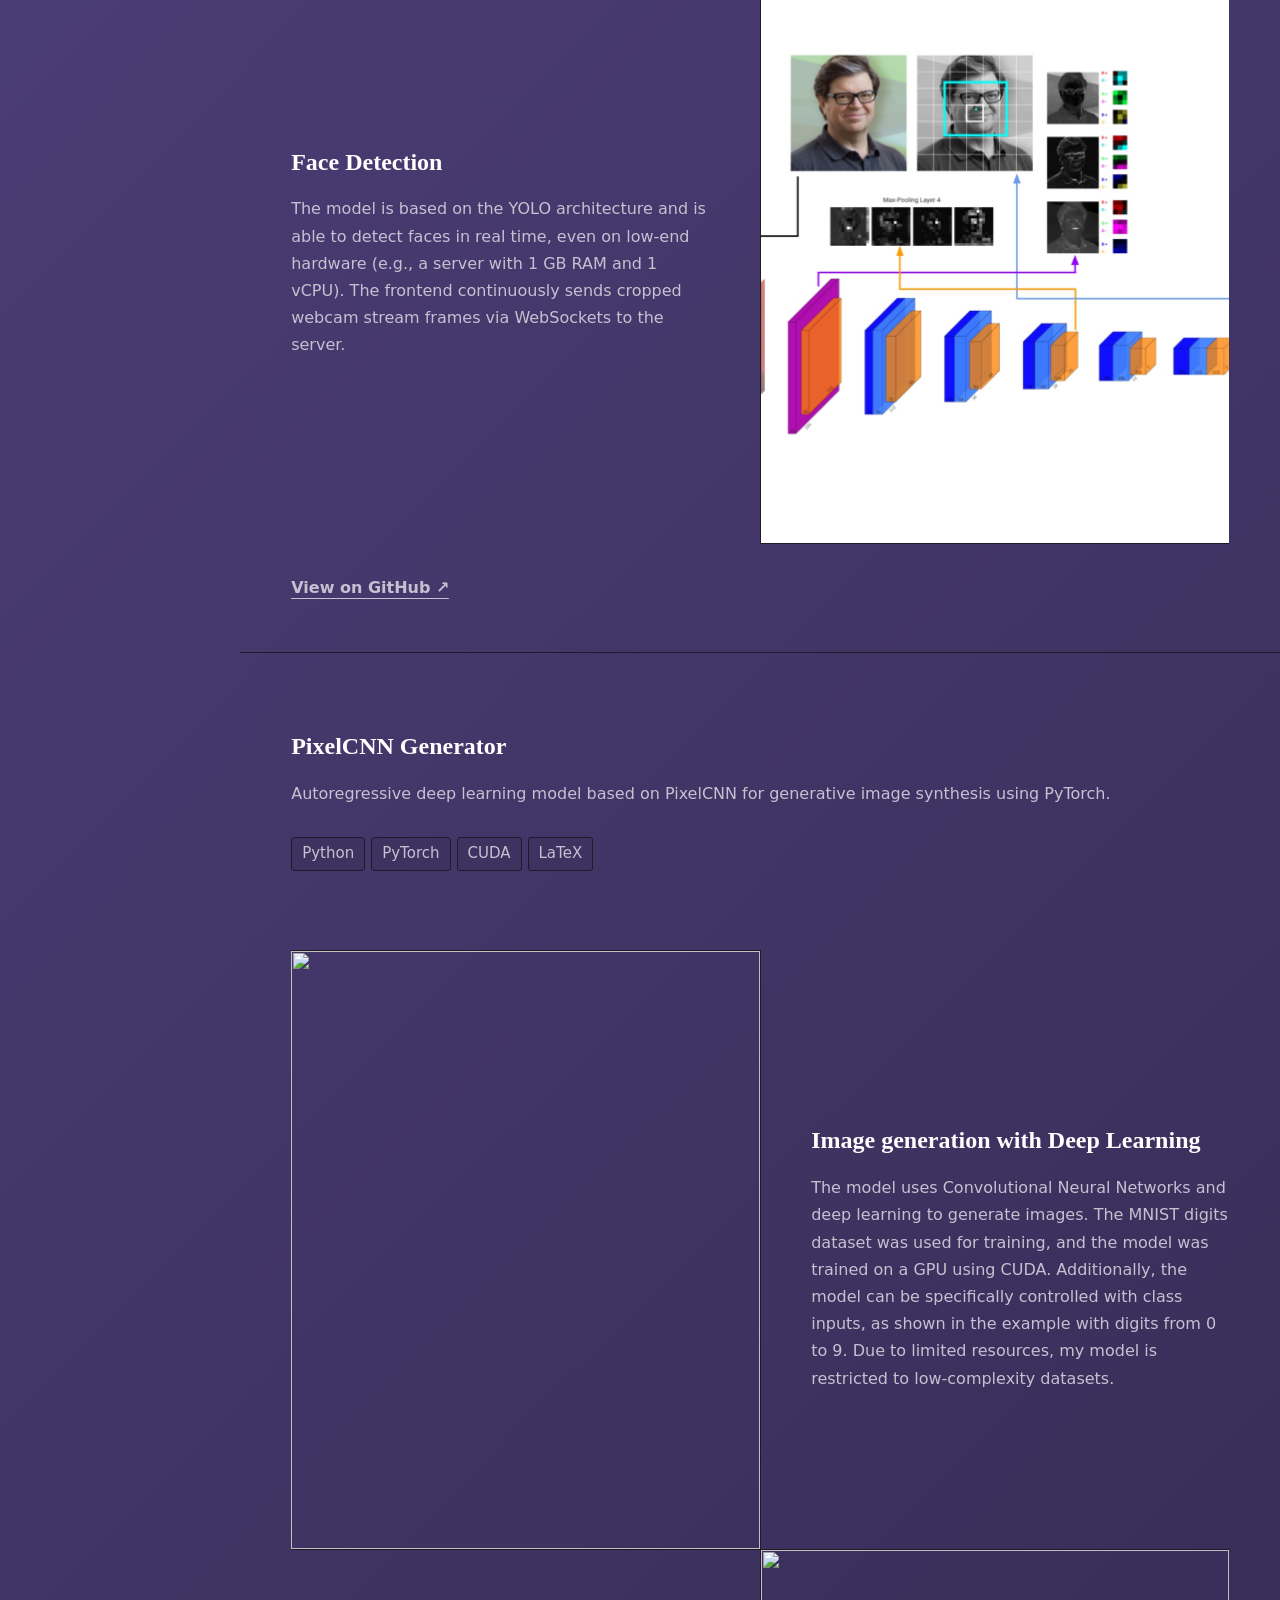
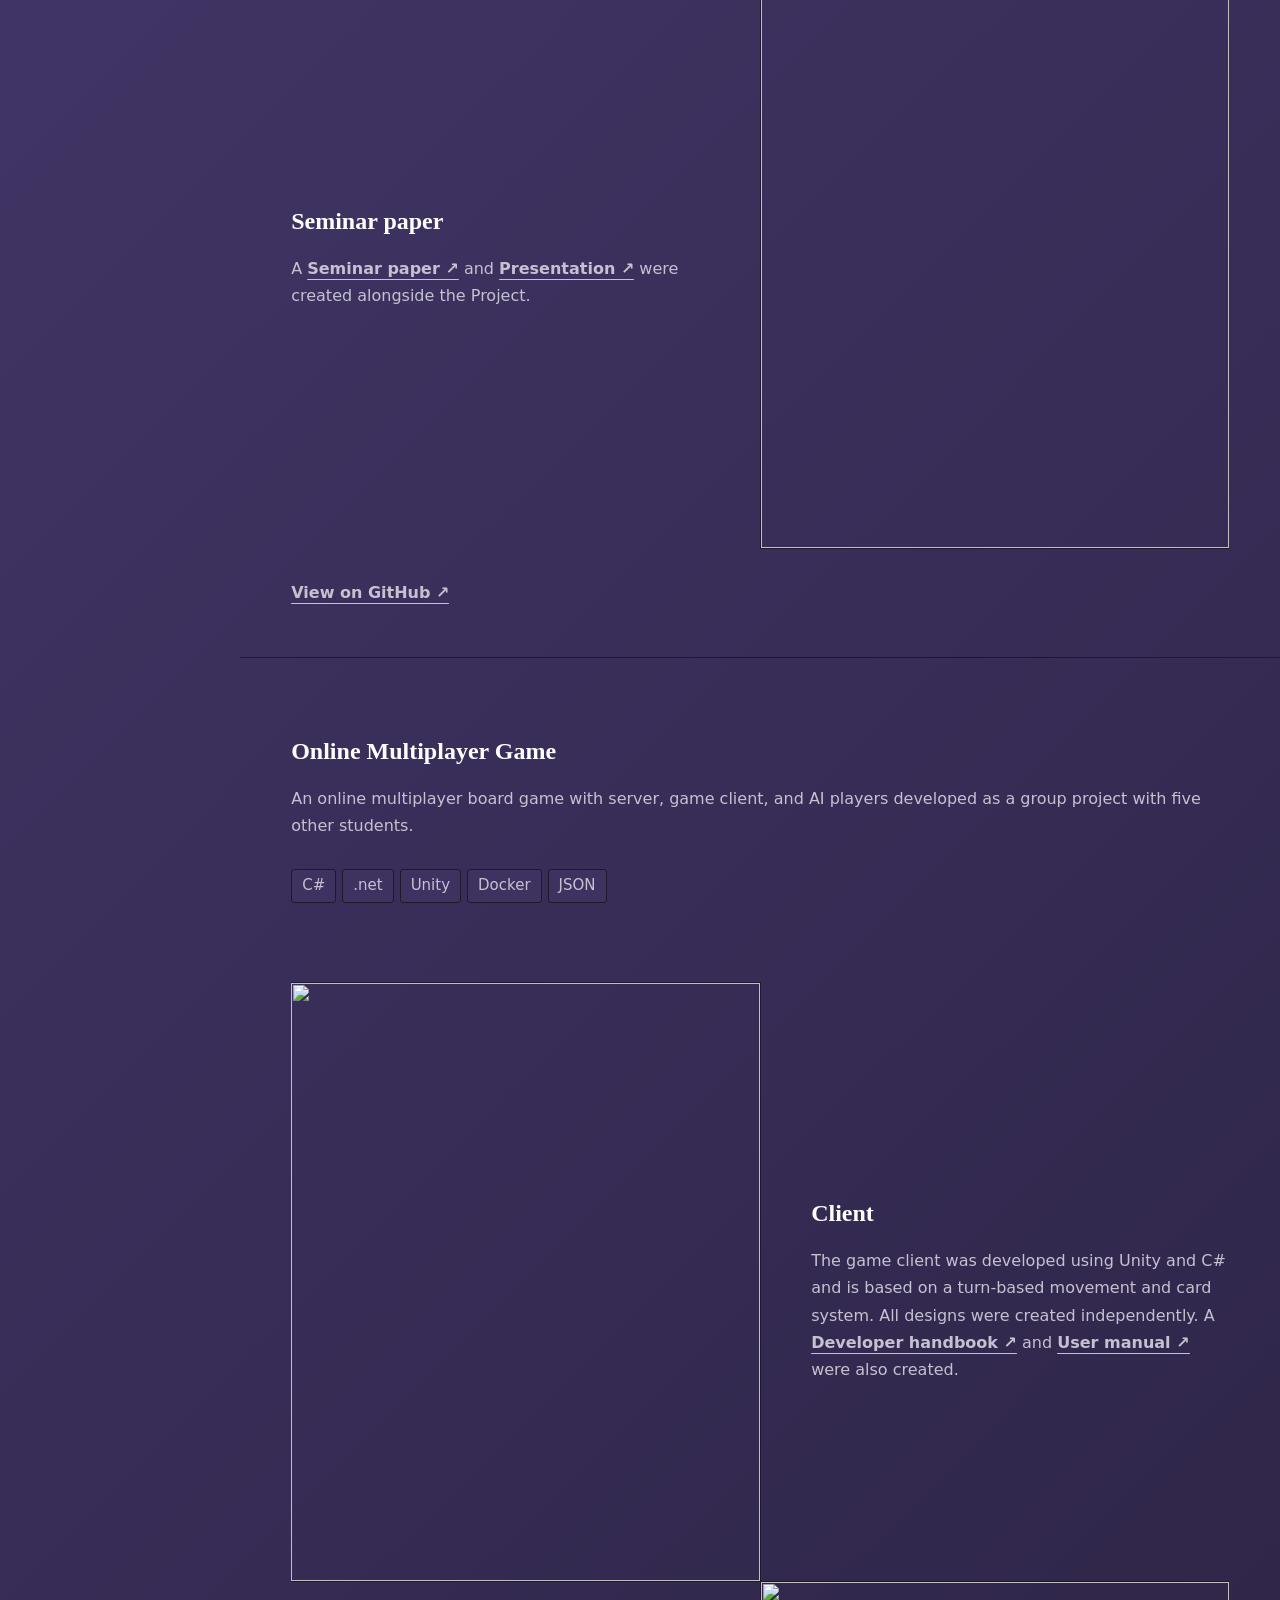
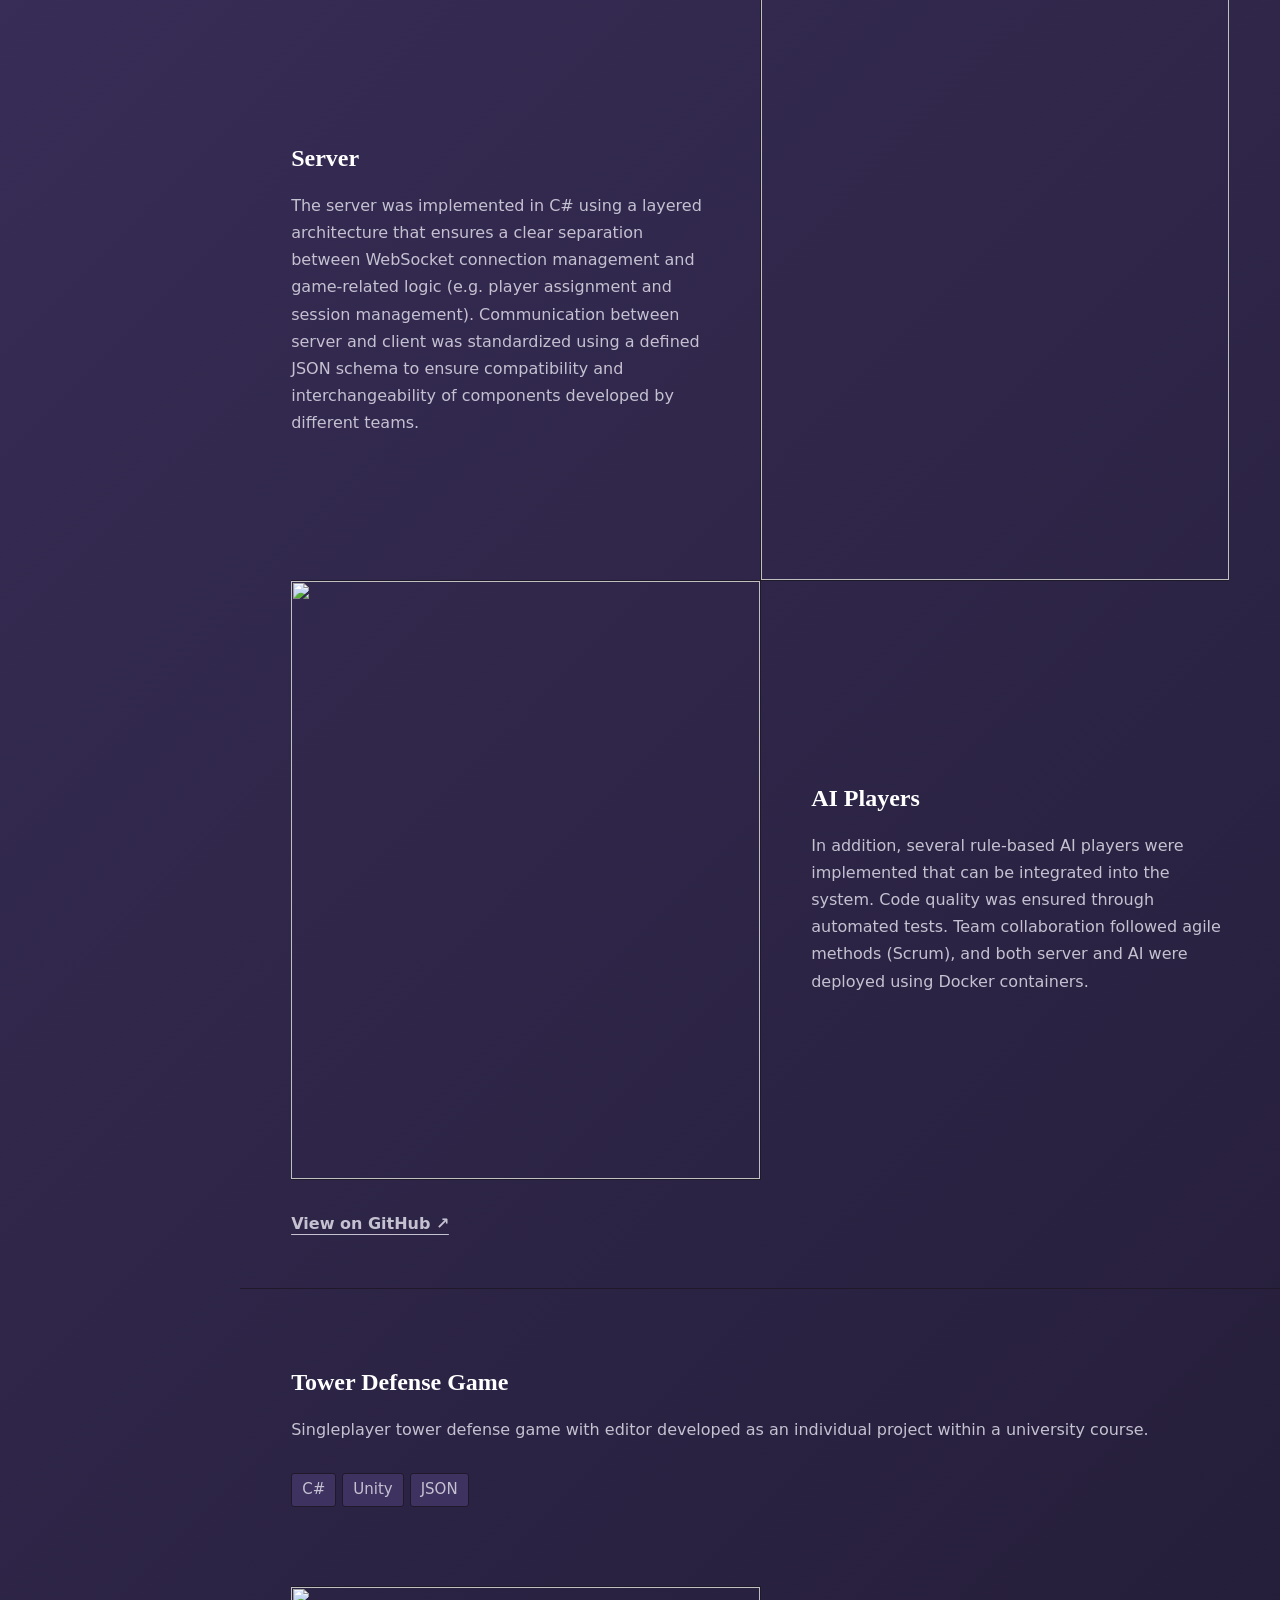
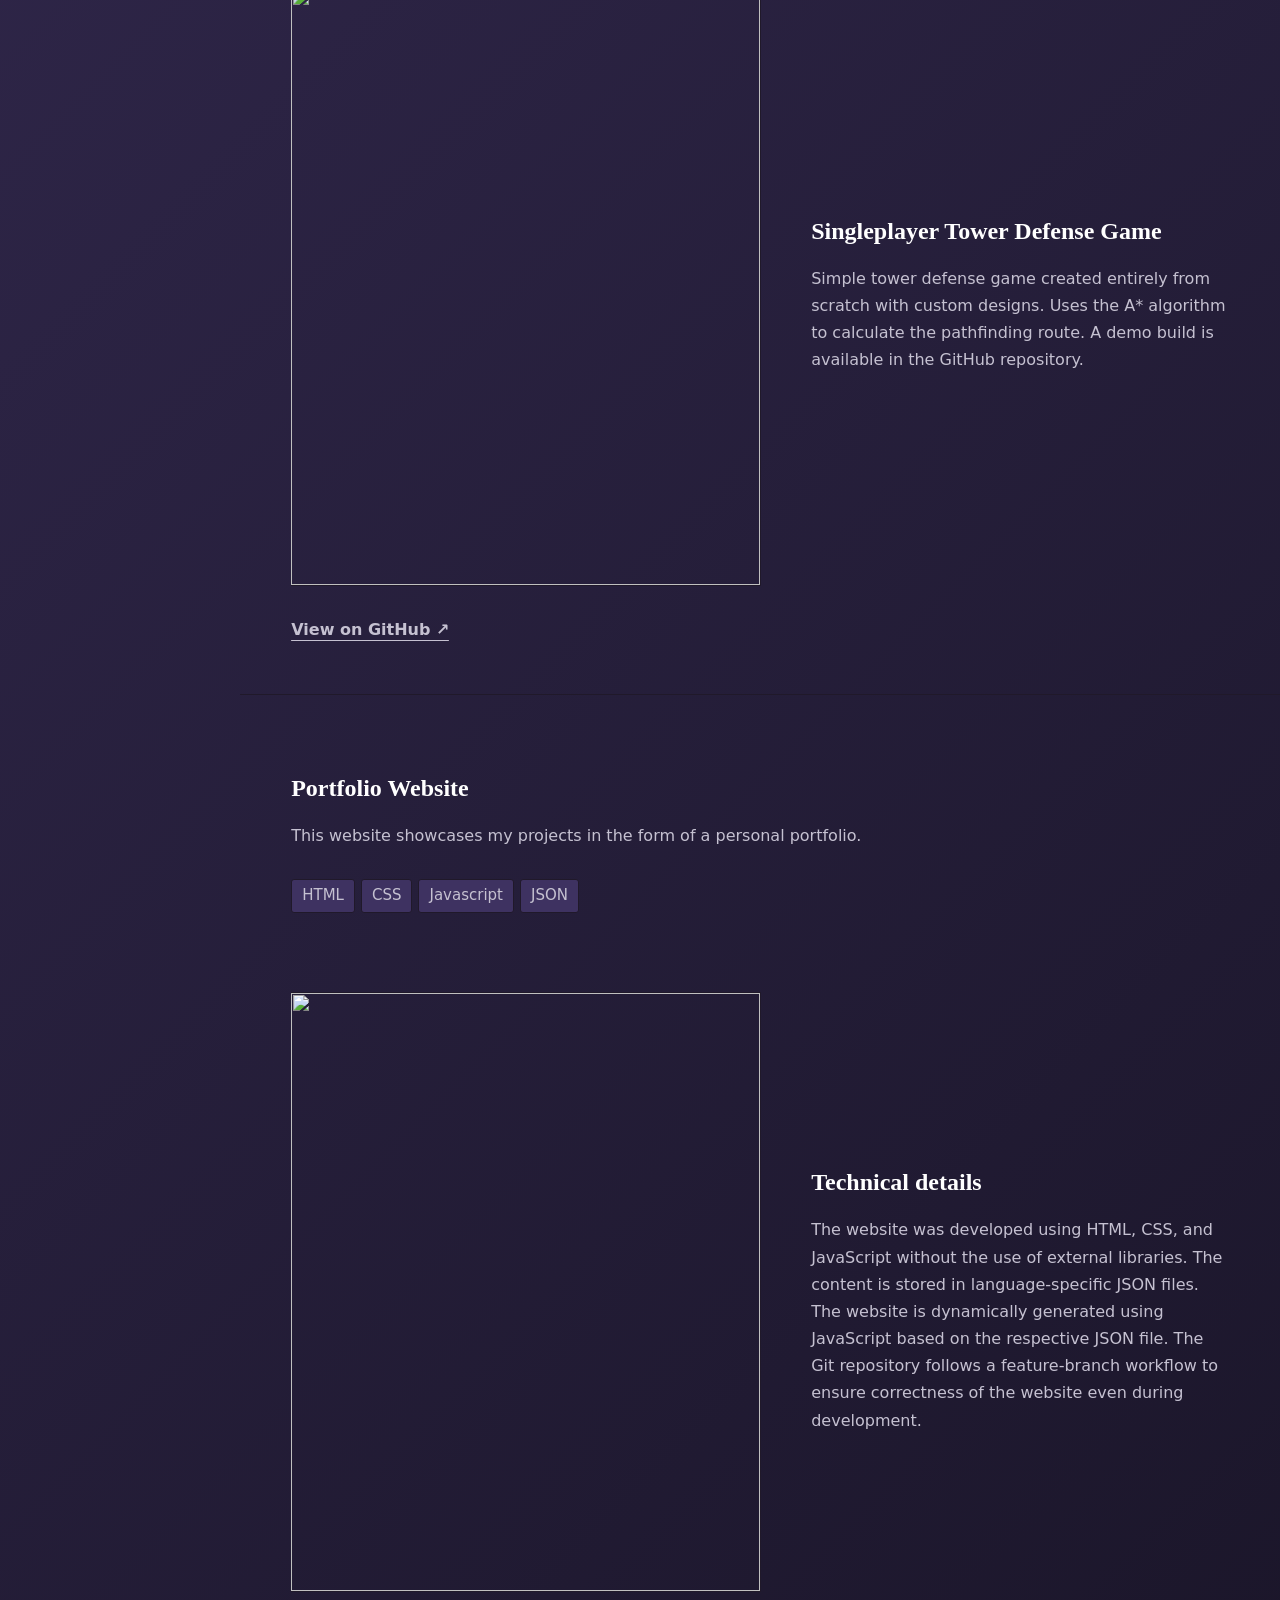
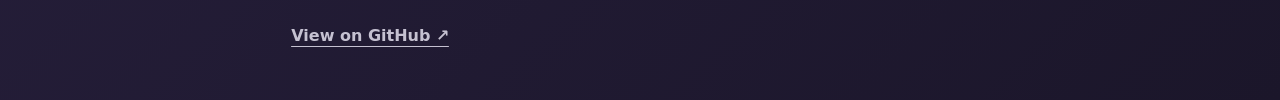
==== commit cc91f7d4: "split javascript file into multiple" ====
--- a/index.html
+++ b/index.html
@@ -79,7 +79,7 @@
     <div id="projects-section"></div>
   </div>
 
-  <script src="scripts/main_page.js"></script>
+  <script type="module" src="scripts/main.js"></script>
 
 </body>
 
--- a/styles/work_style.css
+++ b/styles/work_style.css
@@ -1,34 +1,60 @@
-.work-date {
-    margin-top: 30px;
-    color: var(--muted);
-    font-size: 0.95rem;
-    line-height: 1.6;
+/* Work / career sections.
+   DOM (see scripts/sections/work.js):
+   .section-header > h1 + p.section-desc (role) + p.section-desc (dates, company) + .tags
+   .tasks-div > .task-div > span.task-title + span.task-content */
+
+/* Header: tighter than the project headers, since the tasks follow directly */
+
+.section-header:has(+ .tasks-div) {
+    margin-bottom: 40px;
 }
 
+.section-header:has(+ .tasks-div) .section-desc {
+    margin: 0;
+}
+
+.section-header:has(+ .tasks-div) .section-desc:first-of-type {
+    margin-top: 12px;
+    color: var(--text);
+    font-size: calc(var(--font-size) + 0.1rem);
+}
+
+.section-header:has(+ .tasks-div) .section-desc + .section-desc {
+    margin-top: 4px;
+    font-size: calc(var(--font-size) - 0.05rem);
+}
+
+.section-header:has(+ .tasks-div) .tags {
+    margin-top: 24px;
+}
+
+/* Tasks */
+
 .tasks-div {
-    margin-top: 60px;
     display: flex;
     flex-direction: column;
-    gap: 35px;
-    margin-bottom: 120px;
-    margin-left: var(--margin-main-content);
+    gap: 28px;
+    max-width: 75ch;
+    margin: 0 var(--margin-main-content) 100px;
 }
 
 .task-div {
-    display: flex;
-    flex-direction: column;
-    gap: 0px;
-    align-items: baseline;
+    padding-left: 20px;
+    border-left: 2px solid var(--border);
+    transition: border-color 0.18s;
+}
+
+@media (hover: hover) and (pointer: fine) {
+    .task-div:hover {
+        border-color: var(--text);
+    }
 }
 
 .task-title {
     color: var(--text);
     font-weight: 700;
-    font-size: 1rem;
 }
 
 .task-content {
     color: var(--muted);
-    font-size: 1rem;
-    line-height: 1.7;
 }
